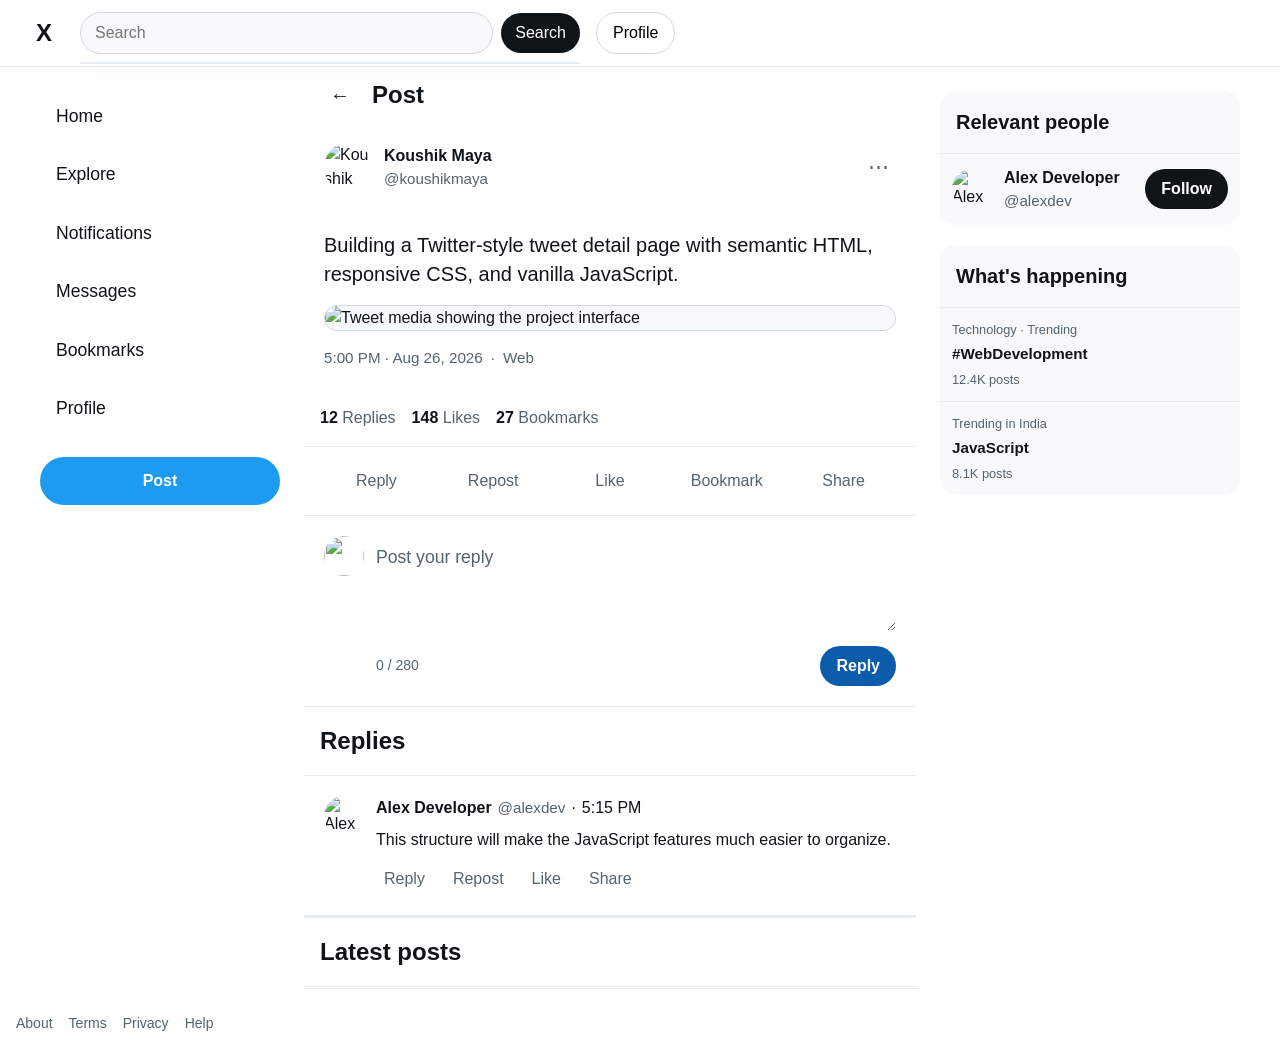
==== index.html @ c8857c5c "feat: implement debounced search" ====
<!DOCTYPE html>
<html lang="en">

<head>
    <meta charset="UTF-8">
    <meta name="viewport" content="width=device-width, initial-scale=1.0">

    <meta
        name="description"
        content="Twitter-style tweet detail page built with semantic HTML, responsive CSS, and vanilla JavaScript."
    >

    <title>Tweet Detail</title>

    <!-- CSS -->
    <link rel="stylesheet" href="css/base.css">
    <link rel="stylesheet" href="css/layout.css">
    <link rel="stylesheet" href="css/components.css">
    <link rel="stylesheet" href="css/responsive.css">
</head>

<body>

    <!-- ================================
         Site Header
         ================================ -->
    <header class="site-header">

        <nav class="top-nav" aria-label="Primary navigation">

            <a
                href="#"
                class="brand"
                aria-label="Home"
            >
                X
            </a>

            <form
                class="search-form"
                role="search"
                aria-label="Search posts"
            >

                <label
                    for="search-input"
                    class="sr-only"
                >
                    Search posts
                </label>

                <input
                    id="search-input"
                    name="search"
                    type="search"
                    placeholder="Search"
                    autocomplete="off"
                    spellcheck="false"
                >

                <button type="submit">
                    Search
                </button>

                <!-- Debounced search results -->
                <div
                    id="search-results"
                    class="search-results"
                    aria-live="polite"
                ></div>

            </form>

            <button
                type="button"
                class="profile-button"
                aria-label="Open profile menu"
            >
                Profile
            </button>

        </nav>

    </header>


    <!-- ================================
         Page Layout
         ================================ -->
    <div class="page-layout">


        <!-- ============================
             Left Sidebar
             ============================ -->
        <aside
            class="left-sidebar"
            aria-label="Sidebar navigation"
        >

            <nav
                class="sidebar-nav"
                aria-label="Sidebar"
            >

                <a href="#" class="nav-link">
                    Home
                </a>

                <a href="#" class="nav-link">
                    Explore
                </a>

                <a
                    href="#notifications"
                    class="nav-link"
                >
                    Notifications
                </a>

                <a href="#" class="nav-link">
                    Messages
                </a>

                <a href="#" class="nav-link">
                    Bookmarks
                </a>

                <a href="#" class="nav-link">
                    Profile
                </a>

            </nav>

            <button
                type="button"
                class="compose-button"
            >
                Post
            </button>

        </aside>


        <!-- ============================
             Main Content
             ============================ -->
        <main class="main-content">


            <!-- ========================
                 Tweet Detail
                 ======================== -->
            <section
                class="tweet-page"
                aria-labelledby="page-title"
            >

                <!-- Page Heading -->
                <header class="page-heading">

                    <a
                        href="#"
                        class="back-link"
                        aria-label="Go back"
                    >
                        ←
                    </a>

                    <h1 id="page-title">
                        Post
                    </h1>

                </header>


                <!-- ====================
                     Main Tweet
                     ==================== -->
                <article
                    class="tweet-detail"
                    data-post-id="1"
                    data-post-type="tweet"
                >

                    <!-- Tweet Header -->
                    <header class="tweet-header">

                        <div class="author-info">

                            <a
                                href="#"
                                class="author-avatar"
                                aria-label="Open Koushik Maya profile"
                            >
                                <img
                                    src="assets/images/profile-placeholder.png"
                                    alt="Koushik Maya profile picture"
                                >
                            </a>

                            <div class="author-details">

                                <a
                                    href="#"
                                    class="author-name"
                                >
                                    Koushik Maya
                                </a>

                                <span class="author-handle">
                                    @koushikmaya
                                </span>

                            </div>

                            <button
                                type="button"
                                class="tweet-menu-button"
                                aria-label="More options for this post"
                            >
                                ⋯
                            </button>

                        </div>

                    </header>


                    <!-- Tweet Body -->
                    <div class="tweet-body">

                        <p class="tweet-text">
                            Building a Twitter-style tweet detail page
                            with semantic HTML, responsive CSS,
                            and vanilla JavaScript.
                        </p>


                        <!-- Tweet Media -->
                        <figure class="tweet-media">

                            <img
                                class="lazy-image"
                                src="assets/images/image-placeholder.jpg"
                                data-src="assets/images/tweet-placeholder.jpg"
                                alt="Tweet media showing the project interface"
                            >

                        </figure>


                        <!-- Tweet Metadata -->
                        <footer class="tweet-meta">

                            <time
                                datetime="2026-08-26T17:00:00+05:30"
                            >
                                5:00 PM · Aug 26, 2026
                            </time>

                            <span aria-hidden="true">
                                ·
                            </span>

                            <span>
                                Web
                            </span>

                        </footer>

                    </div>


                    <!-- ====================
                         Tweet Statistics
                         ==================== -->
                    <div
                        class="tweet-stats"
                        aria-label="Post statistics"
                    >

                        <span class="stat-item">
                            <strong
                                id="reply-count"
                                class="reply-count"
                            >
                                12
                            </strong>
                            Replies
                        </span>

                        <span class="stat-item">
                            <strong
                                id="like-count"
                                class="like-count"
                                data-count="148"
                            >
                                148
                            </strong>
                            Likes
                        </span>

                        <span class="stat-item">
                            <strong
                                id="bookmark-count"
                                class="bookmark-count"
                            >
                                27
                            </strong>
                            Bookmarks
                        </span>

                    </div>


                    <!-- ====================
                         Tweet Actions
                         ==================== -->
                    <div
                        class="tweet-actions"
                        aria-label="Post actions"
                    >

                        <button
                            type="button"
                            class="action-button reply-button"
                            data-action="reply"
                            data-post-id="1"
                        >
                            Reply
                        </button>

                        <button
                            type="button"
                            class="action-button repost-button"
                            data-action="repost"
                            data-post-id="1"
                        >
                            Repost
                        </button>

                        <button
                            type="button"
                            class="action-button like-button"
                            data-action="like"
                            data-post-id="1"
                            aria-pressed="false"
                        >
                            Like
                        </button>

                        <button
                            type="button"
                            class="action-button bookmark-button"
                            data-action="bookmark"
                            data-post-id="1"
                            aria-pressed="false"
                        >
                            Bookmark
                        </button>

                        <button
                            type="button"
                            class="action-button share-button"
                            data-action="share"
                            data-post-id="1"
                        >
                            Share
                        </button>

                    </div>


                    <!-- ====================
                         Reply Composer
                         ==================== -->
                    <section
                        class="reply-composer"
                        aria-labelledby="reply-title"
                    >

                        <h2
                            id="reply-title"
                            class="sr-only"
                        >
                            Write a reply
                        </h2>

                        <div class="reply-composer-inner">

                            <div
                                class="composer-avatar"
                                aria-hidden="true"
                            >
                                <img
                                    src="assets/images/profile-placeholder.png"
                                    alt=""
                                >
                            </div>

                            <form class="reply-form">

                                <label
                                    for="reply-input"
                                    class="sr-only"
                                >
                                    Write your reply
                                </label>

                                <textarea
                                    id="reply-input"
                                    name="reply"
                                    rows="3"
                                    maxlength="280"
                                    placeholder="Post your reply"
                                    aria-describedby="character-count"
                                ></textarea>

                                <div class="composer-footer">

                                    <span
                                        id="character-count"
                                        class="character-count"
                                    >
                                        0 / 280
                                    </span>

                                    <button
                                        type="submit"
                                        class="reply-submit-button"
                                    >
                                        Reply
                                    </button>

                                </div>

                            </form>

                        </div>

                    </section>


                    <!-- ====================
                         Replies / Thread
                         ==================== -->
                    <section
                        class="replies-section"
                        aria-labelledby="replies-title"
                    >

                        <div class="section-heading">

                            <h2 id="replies-title">
                                Replies
                            </h2>

                        </div>

                        <div
                            id="replies-list"
                            class="replies-list"
                        >

                            <!-- Reply -->
                            <article
                                class="reply-item"
                                data-post-id="101"
                                data-post-type="comment"
                            >

                                <div class="reply-avatar">

                                    <img
                                        src="assets/images/profile-placeholder.png"
                                        alt="Alex Developer profile picture"
                                    >

                                </div>

                                <div class="reply-content">

                                    <header class="reply-header">

                                        <a
                                            href="#"
                                            class="author-name"
                                        >
                                            Alex Developer
                                        </a>

                                        <span class="author-handle">
                                            @alexdev
                                        </span>

                                        <span aria-hidden="true">
                                            ·
                                        </span>

                                        <time
                                            datetime="2026-08-26T17:15:00+05:30"
                                        >
                                            5:15 PM
                                        </time>

                                    </header>

                                    <p class="reply-text">
                                        This structure will make the
                                        JavaScript features much easier
                                        to organize.
                                    </p>

                                    <div
                                        class="reply-actions"
                                        aria-label="Reply actions"
                                    >

                                        <button
                                            type="button"
                                            data-action="reply"
                                        >
                                            Reply
                                        </button>

                                        <button
                                            type="button"
                                            data-action="repost"
                                        >
                                            Repost
                                        </button>

                                        <button
                                            type="button"
                                            data-action="like"
                                            aria-pressed="false"
                                        >
                                            Like
                                        </button>

                                        <button
                                            type="button"
                                            data-action="share"
                                        >
                                            Share
                                        </button>

                                    </div>

                                </div>

                            </article>

                        </div>

                    </section>

                </article>

            </section>


            <!-- ========================
                 Dynamic Feed
                 ======================== -->
            <section
                class="feed-section"
                aria-labelledby="feed-title"
            >

                <header class="section-heading">

                    <h2 id="feed-title">
                        Latest posts
                    </h2>

                </header>


                <!-- Feed cards are rendered by JavaScript -->
                <div
                    id="feed-list"
                    class="feed-list"
                    aria-live="polite"
                    aria-busy="false"
                ></div>


                <!-- ====================
                     Loading Skeleton
                     ==================== -->
                <div
                    id="feed-loading"
                    class="feed-loading"
                    hidden
                    aria-live="polite"
                    aria-label="Loading more posts"
                >

                    <article
                        class="feed-skeleton"
                        aria-hidden="true"
                    >

                        <div class="skeleton-avatar"></div>

                        <div class="skeleton-lines">

                            <span></span>
                            <span></span>
                            <span></span>

                        </div>

                    </article>

                </div>


                <!-- ====================
                     Error / Retry State
                     ==================== -->
                <div
                    id="feed-error"
                    class="feed-error"
                    role="alert"
                    hidden
                >

                    <p>
                        Unable to load more posts.
                    </p>

                    <button
                        type="button"
                        id="feed-retry"
                        class="retry-button"
                    >
                        Retry
                    </button>

                </div>


                <!-- ====================
                     IntersectionObserver Sentinel

                     root:
                     null means the browser viewport.

                     rootMargin:
                     loads the next page before the
                     sentinel is fully visible.

                     threshold:
                     0 means the observer fires when
                     any part of the sentinel enters
                     the observation area.
                     ==================== -->
                <div
                    id="feed-sentinel"
                    class="feed-sentinel"
                    aria-hidden="true"
                ></div>

            </section>

        </main>


        <!-- ============================
             Right Sidebar
             ============================ -->
        <aside
            class="right-sidebar"
            aria-label="Additional content"
        >

            <!-- Relevant People -->
            <section class="sidebar-card">

                <h2>
                    Relevant people
                </h2>

                <article class="person-card">

                    <img
                        src="assets/images/profile-placeholder.png"
                        alt="Alex Developer profile picture"
                    >

                    <div class="person-info">

                        <a
                            href="#"
                            class="author-name"
                        >
                            Alex Developer
                        </a>

                        <span class="author-handle">
                            @alexdev
                        </span>

                    </div>

                    <button
                        type="button"
                        class="follow-button"
                        data-action="follow"
                        data-user-id="alexdev"
                        aria-pressed="false"
                    >
                        Follow
                    </button>

                </article>

            </section>


            <!-- Trending -->
            <section class="sidebar-card">

                <h2>
                    What's happening
                </h2>

                <a
                    href="#"
                    class="trend-item"
                >

                    <span class="trend-category">
                        Technology · Trending
                    </span>

                    <strong>
                        #WebDevelopment
                    </strong>

                    <span class="trend-count">
                        12.4K posts
                    </span>

                </a>

                <a
                    href="#"
                    class="trend-item"
                >

                    <span class="trend-category">
                        Trending in India
                    </span>

                    <strong>
                        JavaScript
                    </strong>

                    <span class="trend-count">
                        8.1K posts
                    </span>

                </a>

            </section>

        </aside>

    </div>


    <!-- ================================
         Notification Toast Region
         ================================ -->
    <div
        id="notification-region"
        class="notification-region"
        aria-live="polite"
        aria-atomic="false"
    >

        <div
            id="notification-container"
            class="notification-container"
        ></div>

    </div>


    <!-- ================================
         Site Footer
         ================================ -->
    <footer class="site-footer">

        <nav aria-label="Footer navigation">

            <a href="#">
                About
            </a>

            <a href="#">
                Terms
            </a>

            <a href="#">
                Privacy
            </a>

            <a href="#">
                Help
            </a>

        </nav>

    </footer>


    <!-- ================================
         JavaScript Entry Point
         ================================ -->
   <script type="module" src="javascript/app.js"></script>

</body>

</html>
---- css/base.css ----
/* ========================================
   Global Base Styles
   ======================================== */

/* Global box sizing */
*,
*::before,
*::after {
    box-sizing: border-box;
}


/* ========================================
   Root Document
   ======================================== */

html {
    font-size: 16px;
    scroll-behavior: smooth;
}


/* ========================================
   Body Defaults
   ======================================== */

body {
    margin: 0;
    min-width: 320px;
    font-family: Arial, sans-serif;
    line-height: 1.5;
    background: #ffffff;
    color: #0f1419;
}


/* ========================================
   Typography
   ======================================== */

h1,
h2,
h3,
h4,
p {
    margin-top: 0;
}


/* ========================================
   Links
   ======================================== */

a {
    color: inherit;
    text-decoration: none;
}


/* ========================================
   Buttons and Form Controls
   ======================================== */

button,
input,
textarea {
    font: inherit;
}

button {
    cursor: pointer;
}

button:disabled {
    cursor: not-allowed;
}


/* ========================================
   Focus Accessibility
   ======================================== */

:focus-visible {
    outline: 2px solid #1d9bf0;
    outline-offset: 2px;
}


/* ========================================
   Images
   ======================================== */

img {
    display: block;
    max-width: 100%;
}


/* ========================================
   Shared Utilities
   ======================================== */

/* Accessible hidden text */
.sr-only {
    position: absolute;
    width: 1px;
    height: 1px;
    padding: 0;
    margin: -1px;
    overflow: hidden;
    clip: rect(0, 0, 0, 0);
    white-space: nowrap;
    border: 0;
}


/* Respect the HTML hidden attribute */
[hidden] {
    display: none !important;
}


/* Prevent long content from breaking layouts */
p,
span,
strong,
a,
button,
input,
textarea {
    overflow-wrap: anywhere;
}


/* Prevent form controls from forcing overflow */
input,
textarea {
    min-width: 0;
}


/* Improve keyboard navigation for interactive elements */
a,
button,
input,
textarea {
    -webkit-tap-highlight-color: transparent;
}
---- css/layout.css ----
/* ========================================
   Page Layout
   ======================================== */

.page-layout {
    width: 100%;
    min-height: 100vh;
    margin: 0 auto;
    display: block;
}


/* ========================================
   Header Layout
   ======================================== */

.site-header {
    position: sticky;
    top: 0;
    z-index: 100;
    width: 100%;
}

.top-nav {
    width: 100%;
    min-height: 64px;
    margin: 0 auto;
    display: flex;
    align-items: center;
    gap: 12px;
    padding: 12px 16px;
}


/* ========================================
   Left Sidebar
   ======================================== */

.left-sidebar {
    display: none;
}

.sidebar-nav {
    display: flex;
    flex-direction: column;
    gap: 8px;
}

.nav-link {
    display: block;
}

.compose-button {
    width: 100%;
}


/* ========================================
   Main Content
   ======================================== */

.main-content {
    width: 100%;
    min-width: 0;
}

.tweet-page,
.feed-section {
    width: 100%;
    max-width: 680px;
    margin: 0 auto;
}


/* ========================================
   Tweet Page Heading
   ======================================== */

.page-heading {
    min-height: 56px;
    display: flex;
    align-items: center;
    gap: 12px;
    padding: 0 16px;
}

.page-heading h1 {
    margin: 0;
}


/* ========================================
   Tweet Layout
   ======================================== */

.tweet-detail {
    width: 100%;
}

.tweet-header {
    width: 100%;
}

.author-info {
    display: flex;
    align-items: center;
    gap: 12px;
}

.author-details {
    min-width: 0;
    display: flex;
    flex-direction: column;
}

.tweet-menu-button {
    margin-left: auto;
}

.tweet-body {
    width: 100%;
    padding: 16px;
}

.tweet-media {
    width: 100%;
    overflow: hidden;
}

.tweet-media img {
    width: 100%;
    height: auto;
    object-fit: cover;
}

.tweet-meta {
    display: flex;
    align-items: center;
    flex-wrap: wrap;
    gap: 8px;
    margin-top: 16px;
}


/* ========================================
   Tweet Statistics
   ======================================== */

.tweet-stats {
    display: flex;
    flex-wrap: wrap;
    gap: 16px;
    padding: 16px;
}


/* ========================================
   Tweet Actions
   ======================================== */

.tweet-actions {
    display: flex;
    align-items: center;
    justify-content: space-between;
    gap: 4px;
    padding: 12px 16px;
}

.action-button {
    flex: 1;
    min-width: 0;
}


/* ========================================
   Reply Composer
   ======================================== */

.reply-composer {
    width: 100%;
    padding: 16px;
}

.reply-composer-inner {
    display: flex;
    align-items: flex-start;
    gap: 12px;
}

.reply-form {
    flex: 1;
    min-width: 0;
}

.reply-form textarea {
    width: 100%;
    resize: vertical;
}

.composer-footer {
    display: flex;
    align-items: center;
    justify-content: space-between;
    gap: 12px;
    margin-top: 8px;
}


/* ========================================
   Replies
   ======================================== */

.replies-section {
    width: 100%;
}

.section-heading {
    padding: 16px;
}

.section-heading h2 {
    margin: 0;
}

.replies-list {
    width: 100%;
}

.reply-item {
    display: flex;
    align-items: flex-start;
    gap: 12px;
    padding: 16px;
}

.reply-content {
    flex: 1;
    min-width: 0;
}

.reply-header {
    display: flex;
    align-items: center;
    flex-wrap: wrap;
    gap: 6px;
}

.reply-actions {
    display: flex;
    align-items: center;
    flex-wrap: wrap;
    gap: 12px;
    margin-top: 12px;
}


/* ========================================
   Feed
   ======================================== */

.feed-section {
    border-top: 1px solid #e6ecf0;
}

.feed-list {
    width: 100%;
}

.feed-card {
    width: 100%;
}

.feed-skeleton,
.feed-error {
    width: 100%;
    padding: 16px;
}

.feed-sentinel {
    width: 100%;
    height: 1px;
}


/* ========================================
   Feed Loading Skeleton
   ======================================== */

.feed-loading {
    width: 100%;
}


/* ========================================
   Feed Error / Retry
   ======================================== */

.feed-error {
    text-align: center;
}


/* ========================================
   Search Results
   ======================================== */

.search-form {
    position: relative;
}

.search-results {
    position: absolute;
    top: calc(100% + 8px);
    left: 0;
    right: 0;
    z-index: 200;
    overflow: hidden;
}


/* ========================================
   Notification Toast Region
   ======================================== */

.notification-region {
    position: fixed;
    right: 16px;
    bottom: 16px;
    left: 16px;
    z-index: 1000;
    pointer-events: none;
}

.notification-container {
    display: flex;
    flex-direction: column;
    align-items: stretch;
    gap: 8px;
}

.notification-toast {
    pointer-events: auto;
}


/* ========================================
   Right Sidebar
   ======================================== */

.right-sidebar {
    display: none;
}

.sidebar-card {
    width: 100%;
}

.person-card {
    display: flex;
    align-items: center;
    gap: 12px;
    padding: 12px;
}

.person-info {
    flex: 1;
    min-width: 0;
    display: flex;
    flex-direction: column;
}

.trend-item {
    display: flex;
    flex-direction: column;
    gap: 4px;
    padding: 12px;
}


/* ========================================
   Footer Layout
   ======================================== */

.site-footer {
    width: 100%;
    margin: 0 auto;
    padding: 24px 16px;
}

.site-footer nav {
    display: flex;
    flex-wrap: wrap;
    gap: 16px;
}
---- css/components.css ----
/* ========================================
   Header Components
   ======================================== */

.site-header {
    background: #ffffff;
    border-bottom: 1px solid #e6ecf0;
}

.brand {
    display: inline-flex;
    align-items: center;
    justify-content: center;
    flex-shrink: 0;
    width: 40px;
    height: 40px;
    border-radius: 50%;
    font-size: 1.5rem;
    font-weight: 700;
}

.brand:hover {
    background: #f1f3f4;
}

.search-form {
    display: flex;
    align-items: center;
    flex: 1;
    max-width: 500px;
}

.search-form input {
    flex: 1;
    min-height: 40px;
    padding: 8px 14px;
    border: 1px solid #cfd9de;
    border-radius: 999px;
    outline: none;
    background: #f7f9fa;
}

.search-form input:focus {
    border-color: #1d9bf0;
    background: #ffffff;
}

.search-form button {
    margin-left: 8px;
    padding: 8px 14px;
    border: 0;
    border-radius: 999px;
    background: #0f1419;
    color: #ffffff;
}

.profile-button {
    flex-shrink: 0;
    padding: 8px 16px;
    border: 1px solid #cfd9de;
    border-radius: 999px;
    background: #ffffff;
}


/* ========================================
   Search Results
   ======================================== */

.search-results {
    border: 1px solid #e6ecf0;
    border-radius: 16px;
    background: #ffffff;
    box-shadow: 0 8px 24px rgba(15, 20, 25, 0.12);
}

.search-result {
    display: block;
    padding: 12px 16px;
}

.search-result + .search-result {
    border-top: 1px solid #e6ecf0;
}

.search-result:hover {
    background: #f7f9fa;
}


/* ========================================
   Navigation Components
   ======================================== */

.nav-link {
    padding: 12px 16px;
    border-radius: 999px;
    font-size: 1.1rem;
    font-weight: 500;
}

.nav-link:hover {
    background: #f1f3f4;
}

.compose-button {
    min-height: 48px;
    border: 0;
    border-radius: 999px;
    background: #1d9bf0;
    color: #ffffff;
    font-weight: 700;
}

.compose-button:hover {
    background: #1a8cd8;
}


/* ========================================
   Page Heading
   ======================================== */

.back-link {
    display: inline-flex;
    align-items: center;
    justify-content: center;
    flex-shrink: 0;
    width: 40px;
    height: 40px;
    border-radius: 50%;
    font-size: 1.25rem;
}

.back-link:hover {
    background: #f1f3f4;
}


/* ========================================
   Tweet Components
   ======================================== */

.tweet-detail {
    border-bottom: 1px solid #e6ecf0;
}

.tweet-header {
    padding: 16px;
}

.author-avatar,
.composer-avatar,
.reply-avatar,
.person-card > img {
    flex-shrink: 0;
    overflow: hidden;
    border-radius: 50%;
}

.author-avatar {
    width: 48px;
    height: 48px;
}

.composer-avatar {
    width: 40px;
    height: 40px;
}

.reply-avatar {
    width: 40px;
    height: 40px;
}

.author-avatar img,
.composer-avatar img,
.reply-avatar img,
.person-card > img {
    width: 100%;
    height: 100%;
    object-fit: cover;
}

.author-name {
    font-weight: 700;
}

.author-name:hover {
    text-decoration: underline;
}

.author-handle,
.trend-category,
.trend-count,
.tweet-meta {
    color: #536471;
}

.author-handle {
    font-size: 0.95rem;
}

.tweet-menu-button {
    width: 36px;
    height: 36px;
    border: 0;
    border-radius: 50%;
    background: transparent;
    color: #536471;
    font-size: 1.3rem;
}

.tweet-menu-button:hover {
    background: #f1f3f4;
}

.tweet-text {
    margin: 0;
    font-size: 1.25rem;
    line-height: 1.45;
}

.tweet-media {
    margin: 16px 0 0;
    overflow: hidden;
    border: 1px solid #cfd9de;
    border-radius: 16px;
    background: #f7f9fa;
}

.tweet-media img {
    width: 100%;
    border-radius: inherit;
}

.tweet-meta {
    font-size: 0.95rem;
}


/* ========================================
   Tweet Statistics
   ======================================== */

.tweet-stats {
    border-bottom: 1px solid #e6ecf0;
}

.stat-item {
    color: #536471;
}

.stat-item strong {
    color: #0f1419;
}

.like-count {
    display: inline-block;
    min-width: 2ch;
}


/* ========================================
   Tweet Actions
   ======================================== */

.tweet-actions {
    border-bottom: 1px solid #e6ecf0;
}

.action-button {
    min-height: 40px;
    border: 0;
    border-radius: 999px;
    background: transparent;
    color: #536471;
}

.action-button:hover {
    background: #f1f3f4;
}

.like-button[aria-pressed="true"] {
    color: #f91880;
    font-weight: 700;
}

.bookmark-button[aria-pressed="true"] {
    font-weight: 700;
}


/* ========================================
   Reply Composer
   ======================================== */

.reply-composer {
    border-bottom: 1px solid #e6ecf0;
}

.reply-form textarea {
    min-height: 80px;
    padding: 8px 0;
    border: 0;
    outline: none;
    font-size: 1.1rem;
    line-height: 1.5;
}

.reply-form textarea::placeholder {
    color: #536471;
}

.character-count {
    color: #536471;
    font-size: 0.875rem;
}

.reply-submit-button {
    padding: 8px 16px;
    border: 0;
    border-radius: 999px;
    background: #0b5cab;
    color: #ffffff;
    font-weight: 700;
}

.reply-submit-button:hover {
    background: #1a8cd8;
}

.reply-submit-button:disabled {
    opacity: 0.5;
}


/* ========================================
   Replies
   ======================================== */

.section-heading {
    border-bottom: 1px solid #e6ecf0;
}

.reply-item {
    border-bottom: 1px solid #e6ecf0;
}

.reply-item:hover {
    background: #f7f9fa;
}

.reply-text {
    margin: 8px 0 0;
    line-height: 1.45;
}

.reply-actions button {
    min-height: 32px;
    padding: 4px 8px;
    border: 0;
    border-radius: 999px;
    background: transparent;
    color: #536471;
}

.reply-actions button:hover {
    background: #f1f3f4;
}


/* ========================================
   Feed
   ======================================== */

.feed-section {
    border-bottom: 1px solid #e6ecf0;
}

.feed-card {
    padding: 16px;
    border-bottom: 1px solid #e6ecf0;
}

.feed-card:hover {
    background: #f7f9fa;
}


/* ========================================
   Feed Loading Skeleton
   ======================================== */

.feed-skeleton {
    display: flex;
    gap: 12px;
}

.skeleton-avatar {
    width: 40px;
    height: 40px;
    flex-shrink: 0;
    border-radius: 50%;
    background: #e6ecf0;
}

.skeleton-lines {
    flex: 1;
    display: flex;
    flex-direction: column;
    gap: 8px;
}

.skeleton-lines span {
    display: block;
    height: 12px;
    border-radius: 6px;
    background: #e6ecf0;
}

.skeleton-lines span:nth-child(1) {
    width: 35%;
}

.skeleton-lines span:nth-child(2) {
    width: 90%;
}

.skeleton-lines span:nth-child(3) {
    width: 70%;
}


/* ========================================
   Feed Error / Retry
   ======================================== */

.feed-error {
    border-bottom: 1px solid #e6ecf0;
}

.feed-error p {
    margin-bottom: 12px;
    color: #536471;
}

.retry-button {
    padding: 8px 16px;
    border: 0;
    border-radius: 999px;
    background: #0f1419;
    color: #ffffff;
    font-weight: 700;
}

.retry-button:hover {
    background: #272c30;
}


/* ========================================
   Lazy Images
   ======================================== */

.lazy-image {
    background: #f7f9fa;
}

.lazy-image.is-loading {
    opacity: 0.6;
}

.lazy-image.is-loaded {
    opacity: 1;
}

.lazy-image.is-error {
    opacity: 0.45;
}


/* ========================================
   Infinite Scroll Sentinel
   ======================================== */

.feed-sentinel {
    background: transparent;
}


/* ========================================
   Right Sidebar Components
   ======================================== */

.sidebar-card {
    overflow: hidden;
    border-radius: 16px;
    background: #f7f9fa;
}

.sidebar-card h2 {
    margin: 0;
    padding: 16px;
    font-size: 1.25rem;
}

.person-card {
    border-top: 1px solid #e6ecf0;
}

.person-card > img {
    width: 40px;
    height: 40px;
}

.follow-button {
    padding: 8px 16px;
    border: 0;
    border-radius: 999px;
    background: #0f1419;
    color: #ffffff;
    font-weight: 700;
}

.follow-button:hover {
    background: #272c30;
}

.follow-button[aria-pressed="true"] {
    border: 1px solid #cfd9de;
    background: #ffffff;
    color: #0f1419;
}

.trend-item {
    border-top: 1px solid #e6ecf0;
}

.trend-item:hover {
    background: #eef1f3;
}

.trend-item strong {
    font-size: 0.95rem;
}

.trend-category,
.trend-count {
    font-size: 0.8rem;
}


/* ========================================
   Notification Toasts
   ======================================== */

.notification-toast {
    padding: 12px 16px;
    border: 1px solid #e6ecf0;
    border-radius: 12px;
    background: #0f1419;
    color: #ffffff;
    box-shadow: 0 8px 24px rgba(15, 20, 25, 0.18);
}

.notification-toast strong {
    display: block;
    margin-bottom: 2px;
}

.notification-toast p {
    margin: 0;
}


/* ========================================
   Footer Components
   ======================================== */

.site-footer {
    color: #536471;
}

.site-footer a {
    font-size: 0.875rem;
}

.site-footer a:hover {
    text-decoration: underline;
}
---- css/responsive.css ----
/* ========================================
   Tablet: 768px+
   ======================================== */

@media (min-width: 768px) {

    /* ====================================
       Header
       ==================================== */

    .top-nav {
        padding: 12px 24px;
        gap: 16px;
    }


    /* ====================================
       Page Layout
       ==================================== */

    .page-layout {
        width: min(100%, 960px);
        display: grid;
        grid-template-columns: 200px minmax(0, 1fr);
        gap: 20px;
    }


    /* ====================================
       Left Sidebar
       ==================================== */

    .left-sidebar {
        position: sticky;
        top: 64px;
        height: fit-content;
        display: flex;
        flex-direction: column;
        gap: 24px;
        padding: 20px 0;
    }


    /* ====================================
       Main Content
       ==================================== */

    .tweet-page,
    .feed-section {
        max-width: 650px;
    }


    /* ====================================
       Tweet
       ==================================== */

    .tweet-header {
        padding: 20px;
    }

    .tweet-body {
        padding: 20px;
    }

    .tweet-text {
        font-size: 1.2rem;
    }

    .tweet-actions {
        gap: 8px;
        padding: 12px 20px;
    }


    /* ====================================
       Reply Composer
       ==================================== */

    .reply-composer {
        padding: 20px;
    }


    /* ====================================
       Replies
       ==================================== */

    .reply-item {
        padding: 20px;
    }


    /* ====================================
       Right Sidebar
       ==================================== */

    .right-sidebar {
        display: none;
    }


    /* ====================================
       Notifications
       ==================================== */

    .notification-region {
        right: 24px;
        bottom: 24px;
        left: auto;
        width: 360px;
    }

}


/* ========================================
   Desktop: 1024px+
   ======================================== */

@media (min-width: 1024px) {

    /* ====================================
       Page Layout
       ==================================== */

    .page-layout {
        width: min(1200px, 100%);
        grid-template-columns: 240px minmax(0, 1fr) 300px;
        gap: 24px;
    }


    /* ====================================
       Main Content
       ==================================== */

    .tweet-page,
    .feed-section {
        max-width: 680px;
    }


    /* ====================================
       Tweet
       ==================================== */

    .tweet-header {
        padding: 20px;
    }

    .tweet-body {
        padding: 20px;
    }

    .tweet-text {
        font-size: 1.25rem;
    }


    /* ====================================
       Tweet Actions
       ==================================== */

    .tweet-actions {
        gap: 12px;
        padding: 12px 20px;
    }

    .action-button {
        min-width: 44px;
        min-height: 44px;
    }


    /* ====================================
       Replies
       ==================================== */

    .reply-actions {
        gap: 12px;
    }


    /* ====================================
       Right Sidebar
       ==================================== */

    .right-sidebar {
        position: sticky;
        top: 64px;
        height: fit-content;
        display: flex;
        flex-direction: column;
        gap: 20px;
        padding: 20px 0;
    }

}


/* ========================================
   Large Desktop: 1200px+
   ======================================== */

@media (min-width: 1200px) {

    .page-layout {
        width: 1200px;
        grid-template-columns: 240px minmax(600px, 680px) 300px;
        justify-content: center;
    }


    /* ====================================
       Sidebars
       ==================================== */

    .left-sidebar,
    .right-sidebar {
        padding-top: 24px;
    }


    /* ====================================
       Main Content
       ==================================== */

    .tweet-page,
    .feed-section {
        max-width: 680px;
    }

}


/* ========================================
   Reduced Motion Accessibility
   ======================================== */

@media (prefers-reduced-motion: reduce) {

    html {
        scroll-behavior: auto;
    }

}
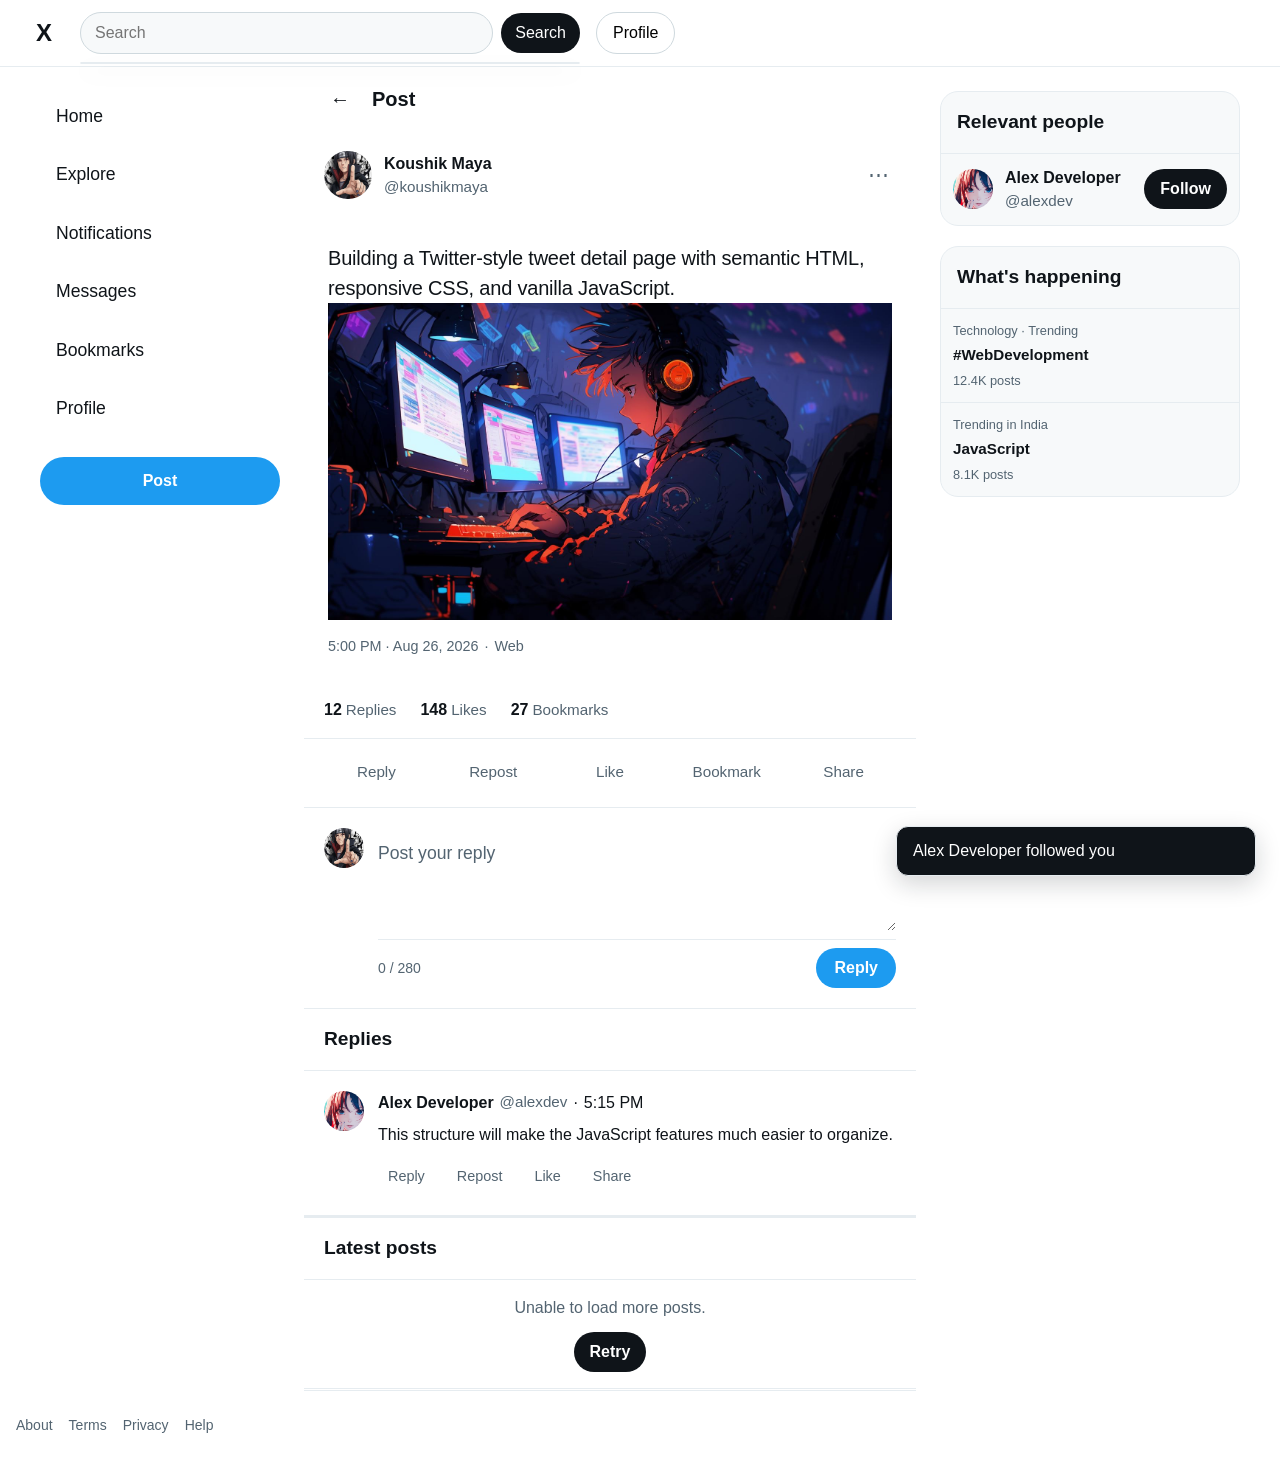
==== commit 513211f1: "chore: clean up temporary test code" ====
--- a/index.html
+++ b/index.html
@@ -22,7 +22,7 @@
 <body>
 
     <!-- ================================
-         Site Header
+         Site Header      
          ================================ -->
     <header class="site-header">
 
@@ -238,17 +238,12 @@
 
 
                         <!-- Tweet Media -->
-                        <figure class="tweet-media">
-
-                            <img
-                                class="lazy-image"
-                                src="assets/images/image-placeholder.jpg"
-                                data-src="assets/images/tweet-placeholder.jpg"
-                                alt="Tweet media showing the project interface"
-                            >
-
-                        </figure>
-
+                 <img
+    class="lazy-image"
+    src="assets/images/image-placeholder.png"
+    data-src="assets/images/tweet-placeholder.jpg"
+    alt="Tweet media showing the project interface"
+>
 
                         <!-- Tweet Metadata -->
                         <footer class="tweet-meta">
@@ -473,7 +468,7 @@
                                 <div class="reply-avatar">
 
                                     <img
-                                        src="assets/images/profile-placeholder.png"
+                                        src="assets/images/image-placeholder.png"
                                         alt="Alex Developer profile picture"
                                     >
 
@@ -687,7 +682,7 @@
                 <article class="person-card">
 
                     <img
-                        src="assets/images/profile-placeholder.png"
+                        src="assets/images/image-placeholder.png"
                         alt="Alex Developer profile picture"
                     >
 
--- a/css/base.css
+++ b/css/base.css
@@ -27,7 +27,14 @@
 body {
     margin: 0;
     min-width: 320px;
-    font-family: Arial, sans-serif;
+    font-family:
+        -apple-system,
+        BlinkMacSystemFont,
+        "Segoe UI",
+        Roboto,
+        Helvetica,
+        Arial,
+        sans-serif;
     line-height: 1.5;
     background: #ffffff;
     color: #0f1419;
--- a/css/layout.css
+++ b/css/layout.css
@@ -67,7 +67,7 @@
 .tweet-page,
 .feed-section {
     width: 100%;
-    max-width: 680px;
+    max-width: 720px;
     margin: 0 auto;
 }
 
@@ -77,7 +77,7 @@
    ======================================== */
 
 .page-heading {
-    min-height: 56px;
+    min-height: 64px;
     display: flex;
     align-items: center;
     gap: 12px;
@@ -86,6 +86,9 @@
 
 .page-heading h1 {
     margin: 0;
+    font-size: 1.25rem;
+    line-height: 1.25;
+    font-weight: 700;
 }
 
 
@@ -119,7 +122,7 @@
 
 .tweet-body {
     width: 100%;
-    padding: 16px;
+    padding: 20px;
 }
 
 .tweet-media {
@@ -162,8 +165,8 @@
     display: flex;
     align-items: center;
     justify-content: space-between;
-    gap: 4px;
-    padding: 12px 16px;
+    gap: 8px;
+    padding: 12px 20px;
 }
 
 .action-button {
@@ -178,7 +181,7 @@
 
 .reply-composer {
     width: 100%;
-    padding: 16px;
+    padding: 20px;
 }
 
 .reply-composer-inner {
--- a/css/components.css
+++ b/css/components.css
@@ -214,17 +214,18 @@
 .tweet-menu-button:hover {
     background: #f1f3f4;
 }
-
 .tweet-text {
+    max-width: 62ch;
     margin: 0;
     font-size: 1.25rem;
-    line-height: 1.45;
-}
-
+    line-height: 1.5;
+    letter-spacing: -0.01em;
+}
 .tweet-media {
     margin: 16px 0 0;
     overflow: hidden;
     border: 1px solid #cfd9de;
+    border: 1px solid #cfd9de;
     border-radius: 16px;
     background: #f7f9fa;
 }
@@ -235,31 +236,41 @@
 }
 
 .tweet-meta {
+    display: flex;
+    align-items: center;
+    flex-wrap: wrap;
+    gap: 6px;
+    margin-top: 16px;
+    color: #536471;
+    font-size: 0.9rem;
+}
+
+/* ========================================
+   Tweet Statistics
+   ======================================== */
+
+.tweet-stats {
+    display: flex;
+    flex-wrap: wrap;
+    align-items: center;
+    gap: 24px;
+    padding: 16px 20px;
+    border-bottom: 1px solid #e6ecf0;
+}
+
+.stat-item {
+    display: inline-flex;
+    align-items: baseline;
+    gap: 4px;
+    color: #536471;
     font-size: 0.95rem;
-}
-
-
-/* ========================================
-   Tweet Statistics
-   ======================================== */
-
-.tweet-stats {
-    border-bottom: 1px solid #e6ecf0;
-}
-
-.stat-item {
-    color: #536471;
 }
 
 .stat-item strong {
     color: #0f1419;
-}
-
-.like-count {
-    display: inline-block;
-    min-width: 2ch;
-}
-
+    font-size: 1rem;
+    font-weight: 700;
+}
 
 /* ========================================
    Tweet Actions
@@ -270,26 +281,42 @@
 }
 
 .action-button {
-    min-height: 40px;
+    display: inline-flex;
+    align-items: center;
+    justify-content: center;
+    min-height: 44px;
+    padding: 8px 14px;
     border: 0;
     border-radius: 999px;
     background: transparent;
     color: #536471;
+    font-size: 0.95rem;
+    font-weight: 500;
+    transition:
+        background-color 0.15s ease,
+        color 0.15s ease;
 }
 
 .action-button:hover {
     background: #f1f3f4;
+    color: #0f1419;
+}
+
+.action-button:active {
+    transform: scale(0.98);
 }
 
 .like-button[aria-pressed="true"] {
-    color: #f91880;
+    background: #fce7f3;
+    color: #e6005c;
     font-weight: 700;
 }
 
 .bookmark-button[aria-pressed="true"] {
-    font-weight: 700;
-}
-
+    background: #e8f5fd;
+    color: #0b84d8;
+    font-weight: 700;
+}
 
 /* ========================================
    Reply Composer
@@ -328,10 +355,83 @@
 
 .reply-submit-button:hover {
     background: #1a8cd8;
+}/* ========================================
+   Reply Composer
+   ======================================== */
+
+.reply-composer {
+    padding: 20px;
+    border-bottom: 1px solid #e6ecf0;
+}
+
+.reply-composer-inner {
+    display: flex;
+    align-items: flex-start;
+    gap: 14px;
+}
+
+.reply-form {
+    flex: 1;
+    min-width: 0;
+}
+
+.reply-form textarea {
+    display: block;
+    width: 100%;
+    min-height: 96px;
+    padding: 12px 0;
+    border: 0;
+    outline: none;
+    background: transparent;
+    font-size: 1.1rem;
+    line-height: 1.5;
+    color: #0f1419;
+    resize: vertical;
+}
+
+.reply-form textarea::placeholder {
+    color: #536471;
+}
+
+.reply-form textarea:focus {
+    outline: none;
+}
+
+.composer-footer {
+    display: flex;
+    align-items: center;
+    justify-content: space-between;
+    gap: 12px;
+    padding-top: 8px;
+    border-top: 1px solid #e6ecf0;
+}
+
+.character-count {
+    color: #536471;
+    font-size: 0.875rem;
+}
+
+.reply-submit-button {
+    min-height: 40px;
+    padding: 8px 18px;
+    border: 0;
+    border-radius: 999px;
+    background: #1d9bf0;
+    color: #ffffff;
+    font-weight: 700;
+}
+
+.reply-submit-button:hover {
+    background: #1a8cd8;
 }
 
 .reply-submit-button:disabled {
     opacity: 0.5;
+    cursor: not-allowed;
+}
+
+.reply-submit-button:disabled {
+    opacity: 0.5;
 }
 
 
@@ -339,11 +439,23 @@
    Replies
    ======================================== */
 
+
 .section-heading {
-    border-bottom: 1px solid #e6ecf0;
+    padding: 16px 20px;
+    border-bottom: 1px solid #e6ecf0;
+}
+
+.section-heading h2 {
+    margin: 0;
+    font-size: 1.2rem;
+    font-weight: 700;
 }
 
 .reply-item {
+    display: flex;
+    align-items: flex-start;
+    gap: 14px;
+    padding: 18px 20px;
     border-bottom: 1px solid #e6ecf0;
 }
 
@@ -351,22 +463,46 @@
     background: #f7f9fa;
 }
 
+.reply-content {
+    flex: 1;
+    min-width: 0;
+}
+
+.reply-header {
+    display: flex;
+    align-items: center;
+    flex-wrap: wrap;
+    gap: 6px;
+}
+
 .reply-text {
     margin: 8px 0 0;
-    line-height: 1.45;
+    color: #0f1419;
+    font-size: 1rem;
+    line-height: 1.5;
+}
+
+.reply-actions {
+    display: flex;
+    align-items: center;
+    flex-wrap: wrap;
+    gap: 8px;
+    margin-top: 12px;
 }
 
 .reply-actions button {
-    min-height: 32px;
-    padding: 4px 8px;
+    min-height: 36px;
+    padding: 6px 10px;
     border: 0;
     border-radius: 999px;
     background: transparent;
     color: #536471;
+    font-size: 0.9rem;
 }
 
 .reply-actions button:hover {
     background: #f1f3f4;
+    color: #0f1419;
 }
 
 
@@ -377,14 +513,39 @@
 .feed-section {
     border-bottom: 1px solid #e6ecf0;
 }
+/* ========================================
+   Feed Cards
+   ======================================== */
 
 .feed-card {
-    padding: 16px;
-    border-bottom: 1px solid #e6ecf0;
+    width: 100%;
+    padding: 18px 20px;
+    border-bottom: 1px solid #e6ecf0;
+    background: #ffffff;
+    transition: background-color 0.15s ease;
 }
 
 .feed-card:hover {
     background: #f7f9fa;
+}
+
+.feed-card h3 {
+    margin: 0 0 8px;
+    color: #0f1419;
+    font-size: 1rem;
+    line-height: 1.3;
+    font-weight: 700;
+}
+
+.feed-card p {
+    margin: 0 0 8px;
+    color: #0f1419;
+    font-size: 1rem;
+    line-height: 1.5;
+}
+
+.feed-card p:last-child {
+    margin-bottom: 0;
 }
 
 
@@ -495,18 +656,25 @@
 
 .sidebar-card {
     overflow: hidden;
-    border-radius: 16px;
+    border: 1px solid #e6ecf0;
+    border-radius: 18px;
     background: #f7f9fa;
 }
 
 .sidebar-card h2 {
     margin: 0;
-    padding: 16px;
-    font-size: 1.25rem;
+    padding: 18px 16px;
+    font-size: 1.2rem;
+    line-height: 1.3;
 }
 
 .person-card {
+    min-height: 64px;
     border-top: 1px solid #e6ecf0;
+    transition: background-color 0.15s ease;
+}
+.person-card:hover {
+    background: #eef1f3;
 }
 
 .person-card > img {
--- a/css/responsive.css
+++ b/css/responsive.css
@@ -137,7 +137,7 @@
 
     .tweet-page,
     .feed-section {
-        max-width: 680px;
+        max-width: 720px;
     }
 
 
@@ -150,7 +150,7 @@
     }
 
     .tweet-body {
-        padding: 20px;
+        padding: 24px;
     }
 
     .tweet-text {
@@ -228,7 +228,7 @@
 
     .tweet-page,
     .feed-section {
-        max-width: 680px;
+        max-width: 720px;
     }
 
 }
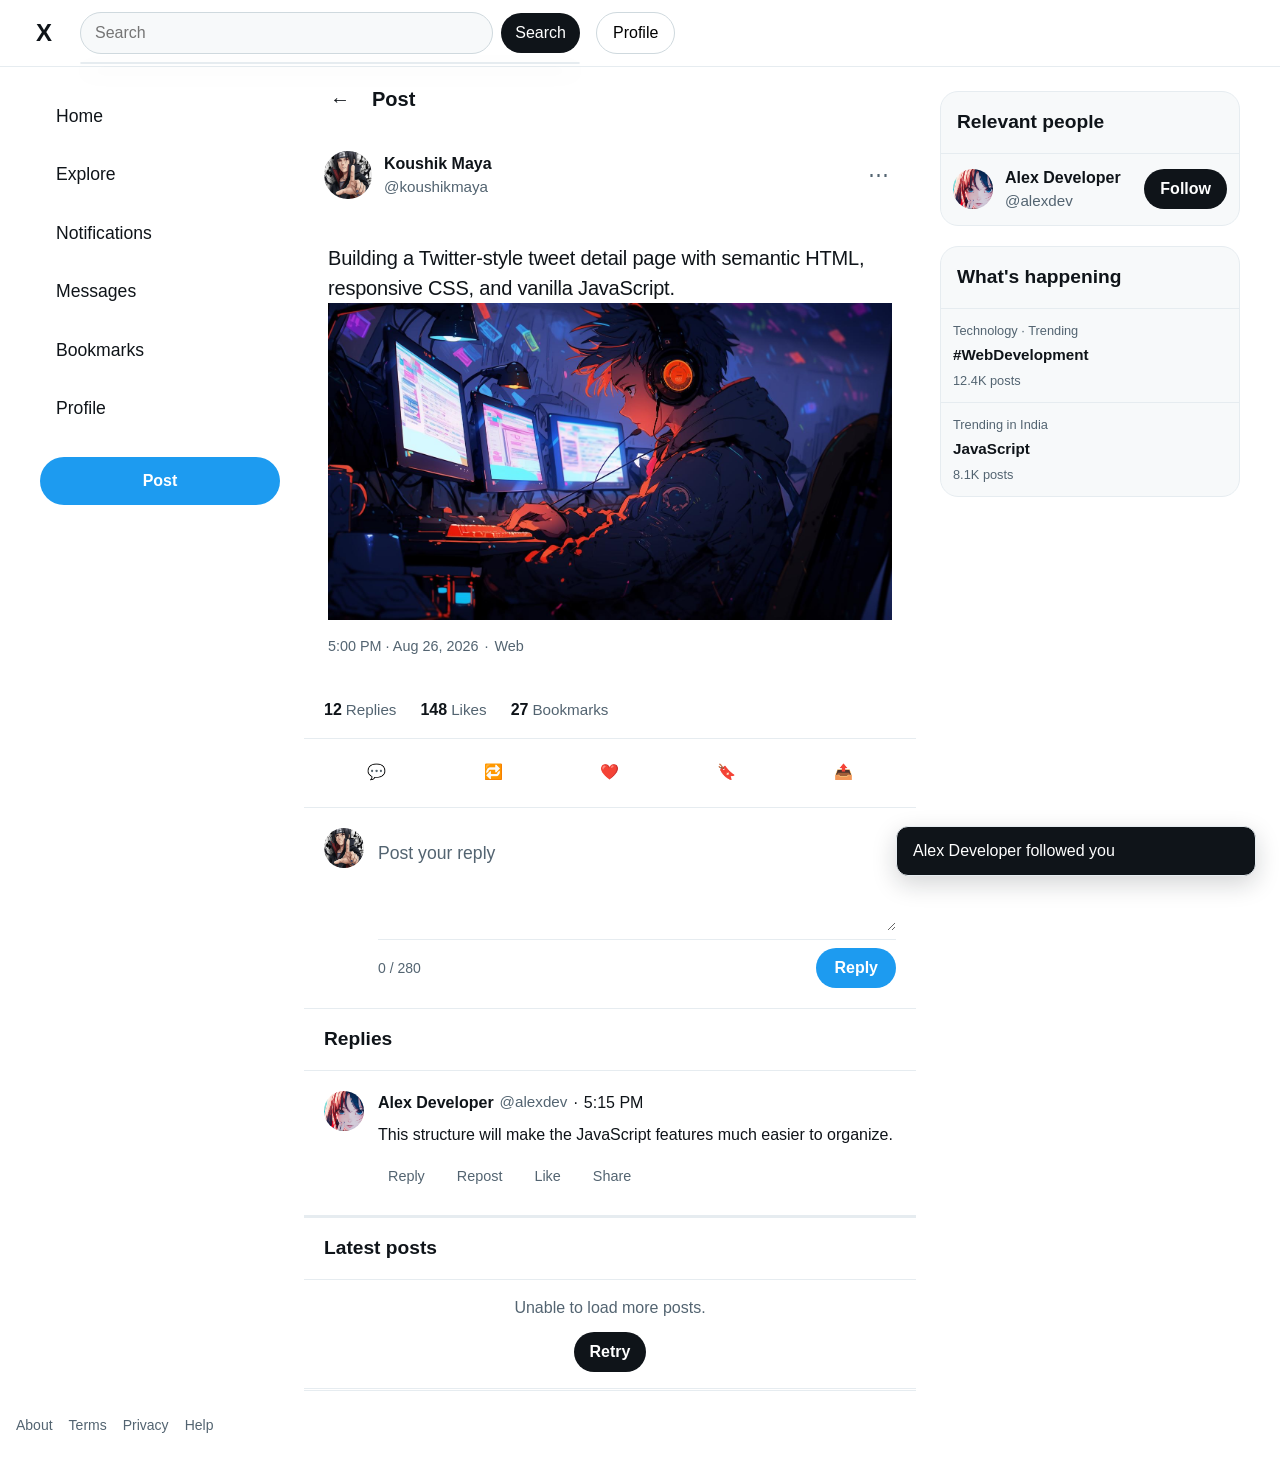
==== commit ab35a52f: "Replace button text with emoji for actions" ====
--- a/index.html
+++ b/index.html
@@ -318,51 +318,56 @@
                     >
 
                         <button
-                            type="button"
-                            class="action-button reply-button"
-                            data-action="reply"
-                            data-post-id="1"
-                        >
-                            Reply
-                        </button>
-
-                        <button
-                            type="button"
-                            class="action-button repost-button"
-                            data-action="repost"
-                            data-post-id="1"
-                        >
-                            Repost
-                        </button>
-
-                        <button
-                            type="button"
-                            class="action-button like-button"
-                            data-action="like"
-                            data-post-id="1"
-                            aria-pressed="false"
-                        >
-                            Like
-                        </button>
-
-                        <button
-                            type="button"
-                            class="action-button bookmark-button"
-                            data-action="bookmark"
-                            data-post-id="1"
-                            aria-pressed="false"
-                        >
-                            Bookmark
-                        </button>
-
-                        <button
-                            type="button"
-                            class="action-button share-button"
-                            data-action="share"
-                            data-post-id="1"
-                        >
-                            Share
-                        </button>
+    type="button"
+    class="action-button reply-button"
+    data-action="reply"
+    data-post-id="1"
+    aria-label="Reply"
+>
+    💬
+</button>
+
+<button
+    type="button"
+    class="action-button repost-button"
+    data-action="repost"
+    data-post-id="1"
+    aria-label="Repost"
+>
+    🔁
+</button>
+
+<button
+    type="button"
+    class="action-button like-button"
+    data-action="like"
+    data-post-id="1"
+    aria-pressed="false"
+    aria-label="Like"
+>
+    ❤️
+</button>
+
+<button
+    type="button"
+    class="action-button bookmark-button"
+    data-action="bookmark"
+    data-post-id="1"
+    aria-pressed="false"
+    aria-label="Bookmark"
+>
+    🔖
+</button>
+
+<button
+    type="button"
+    class="action-button share-button"
+    data-action="share"
+    data-post-id="1"
+    aria-label="Share"
+>
+    📤
+</button>
 
                     </div>
 
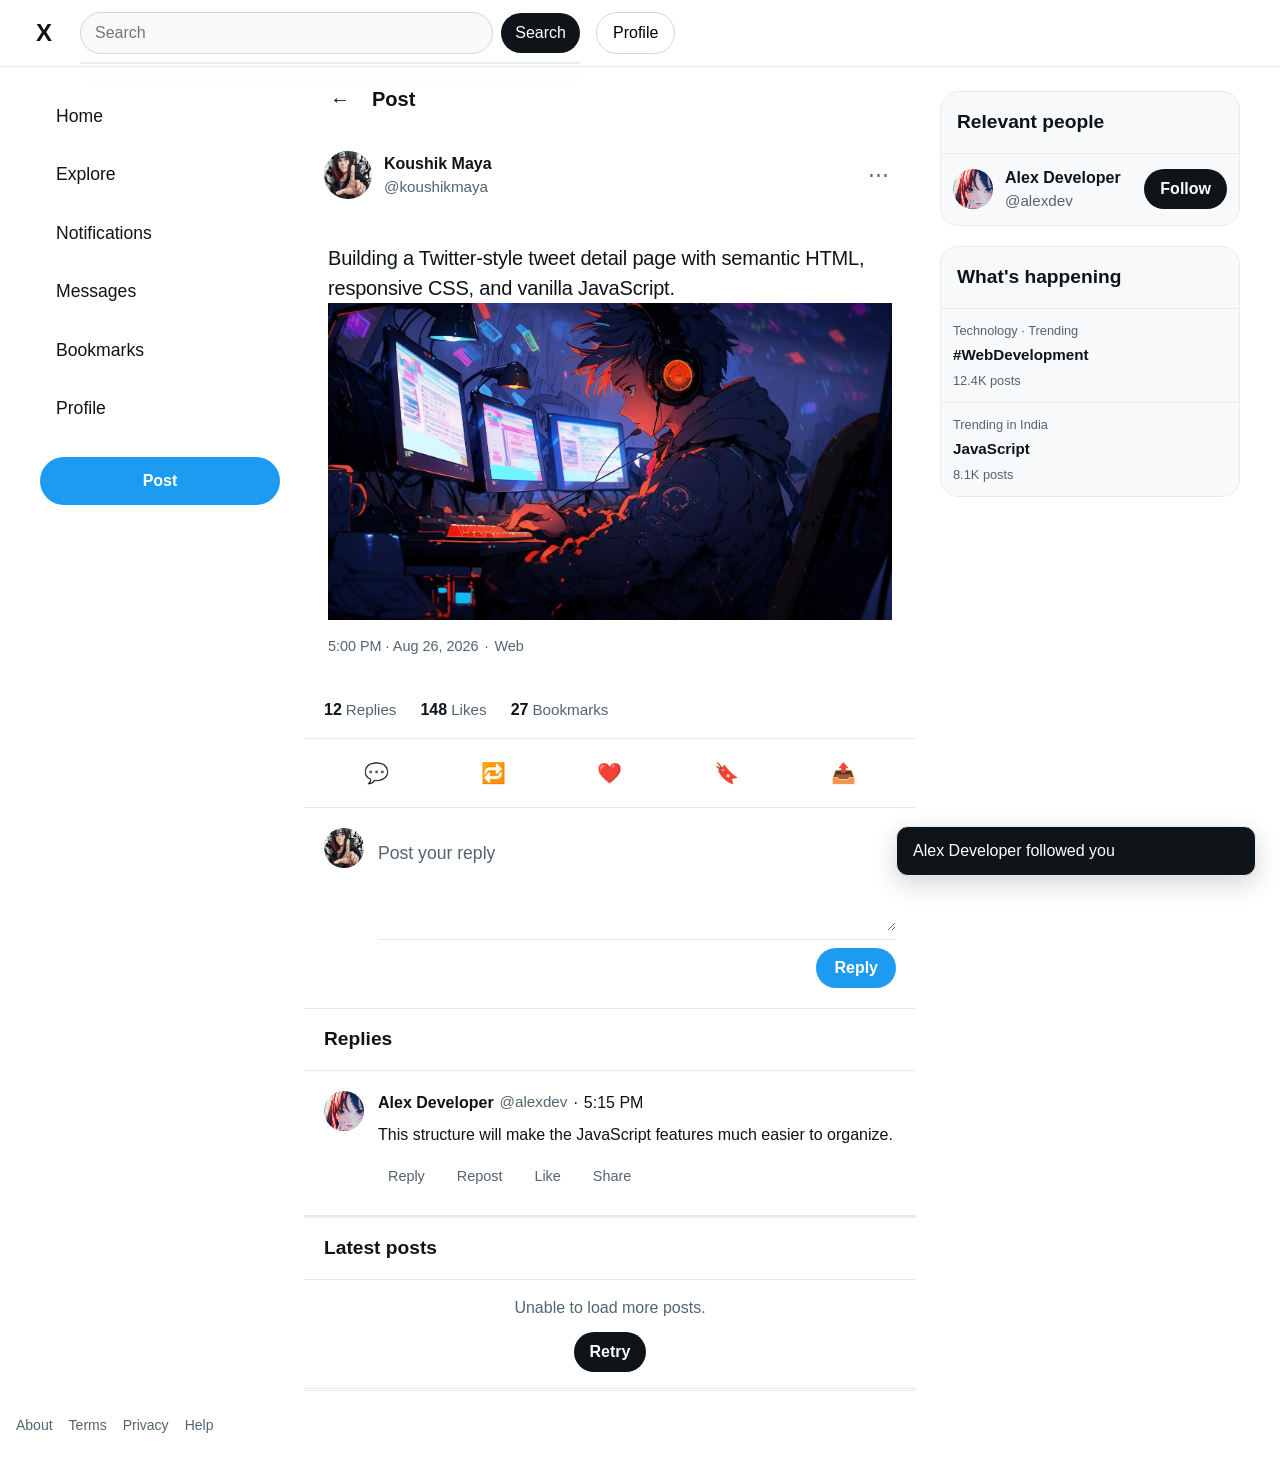
==== commit a357df97: "Fix character count display in index.html" ====
--- a/index.html
+++ b/index.html
@@ -423,7 +423,7 @@
                                         id="character-count"
                                         class="character-count"
                                     >
-                                        0 / 280
+                                      
                                     </span>
 
                                     <button
--- a/css/components.css
+++ b/css/components.css
@@ -284,19 +284,18 @@
     display: inline-flex;
     align-items: center;
     justify-content: center;
-    min-height: 44px;
-    padding: 8px 14px;
+    width: 48px;
+    height: 44px;
+    padding: 0;
     border: 0;
     border-radius: 999px;
     background: transparent;
-    color: #536471;
-    font-size: 0.95rem;
-    font-weight: 500;
+    font-size: 1.25rem;
+    cursor: pointer;
     transition:
         background-color 0.15s ease,
-        color 0.15s ease;
-}
-
+        transform 0.15s ease;
+}
 .action-button:hover {
     background: #f1f3f4;
     color: #0f1419;
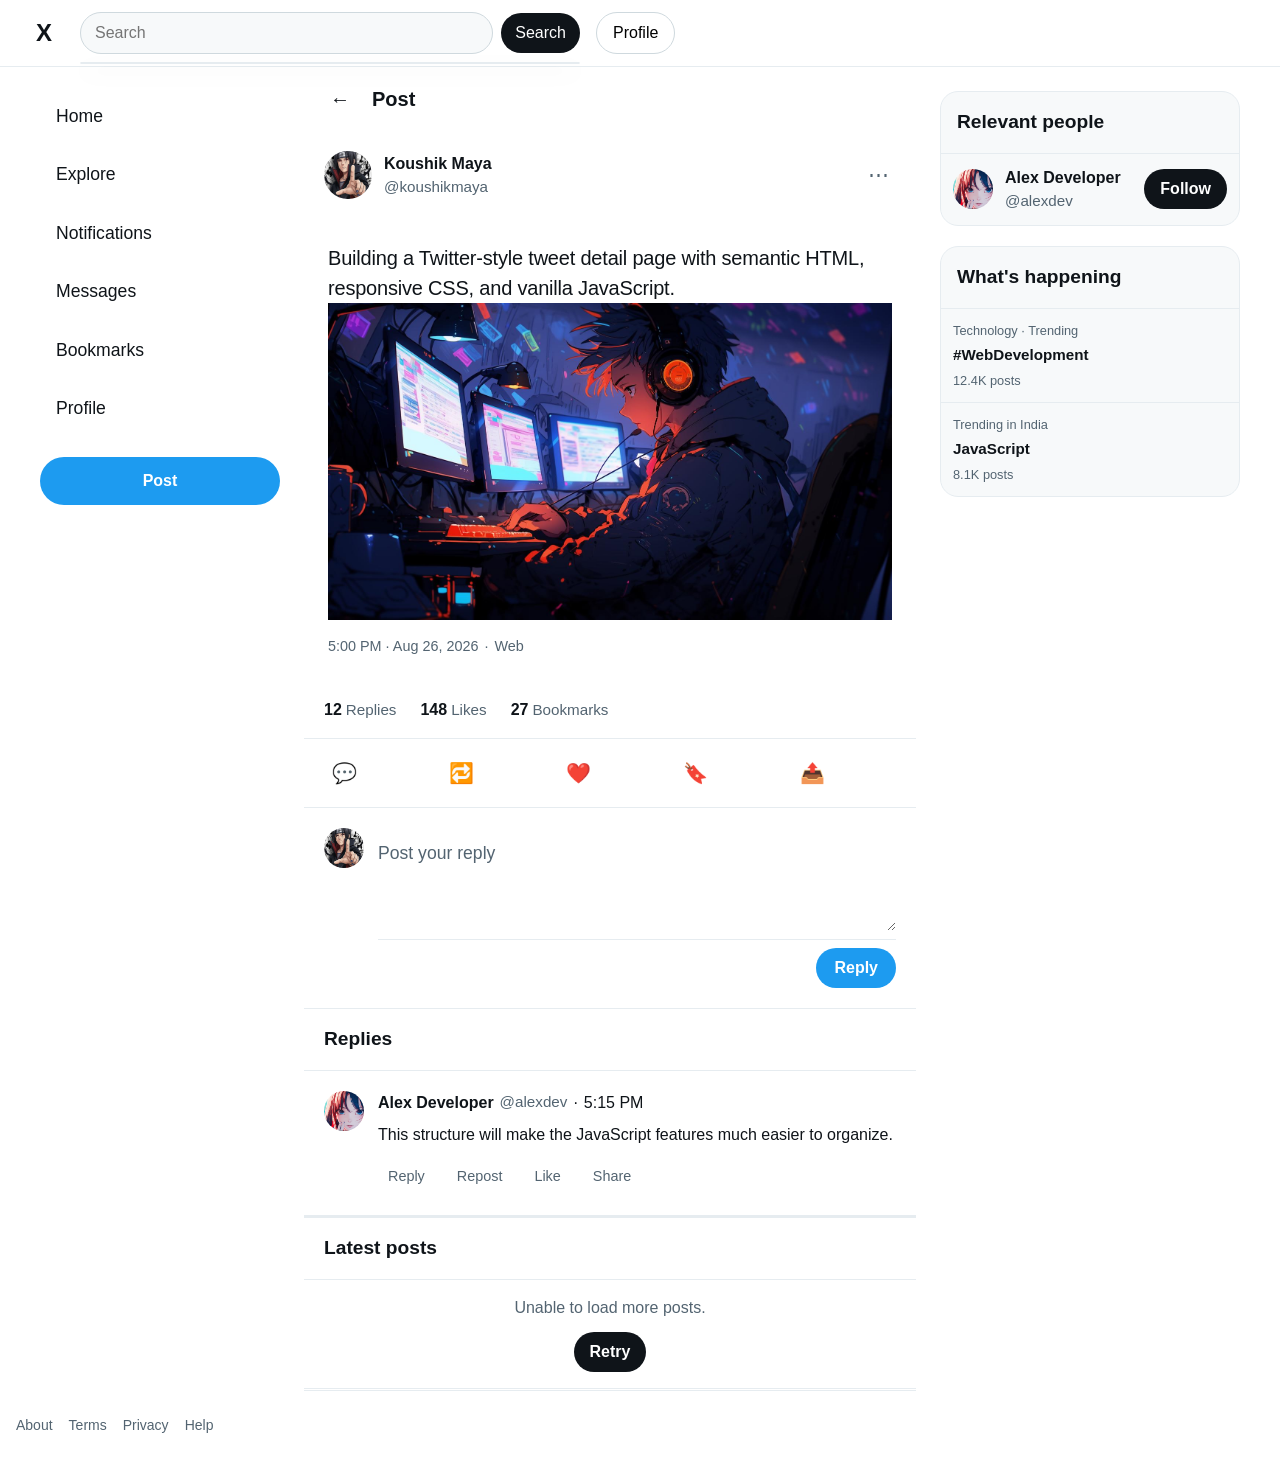
==== commit 522d791b: "Update index.html" ====
--- a/index.html
+++ b/index.html
@@ -36,11 +36,12 @@
                 X
             </a>
 
-            <form
-                class="search-form"
-                role="search"
-                aria-label="Search posts"
-            >
+       <form
+    id="search-form"
+    class="search-form"
+    role="search"
+    aria-label="Search posts"
+>
 
                 <label
                     for="search-input"
--- a/css/layout.css
+++ b/css/layout.css
@@ -162,18 +162,48 @@
    ======================================== */
 
 .tweet-actions {
-    display: flex;
-    align-items: center;
-    justify-content: space-between;
-    gap: 8px;
-    padding: 12px 20px;
+    display: grid;
+    grid-template-columns: repeat(5, minmax(0, 1fr));
+    align-items: center;
+    gap: 4px;
+    padding: 12px 16px;
 }
 
 .action-button {
-    flex: 1;
-    min-width: 0;
-}
-
+    display: inline-flex;
+    align-items: center;
+    justify-content: center;
+
+    width: 100%;
+    min-width: 0;
+    min-height: 44px;
+
+    padding: 8px 10px;
+
+    border: 0;
+    border-radius: 999px;
+    background: transparent;
+
+    color: #536471;
+    font-size: 0.95rem;
+    font-weight: 500;
+
+    white-space: nowrap;
+}
+
+.action-button:hover {
+    background: #f1f3f4;
+    color: #0f1419;
+}
+
+.action-button:active {
+    transform: scale(0.97);
+}
+
+.action-button:focus-visible {
+    outline: 2px solid #1d9bf0;
+    outline-offset: 2px;
+}
 
 /* ========================================
    Reply Composer
--- a/css/responsive.css
+++ b/css/responsive.css
@@ -67,11 +67,11 @@
         font-size: 1.2rem;
     }
 
-    .tweet-actions {
-        gap: 8px;
-        padding: 12px 20px;
-    }
-
+  .tweet-actions {
+    grid-template-columns: repeat(5, minmax(0, 1fr));
+    gap: 4px;
+    padding: 12px 16px;
+}
 
     /* ====================================
        Reply Composer
@@ -162,16 +162,16 @@
        Tweet Actions
        ==================================== */
 
-    .tweet-actions {
-        gap: 12px;
-        padding: 12px 20px;
-    }
-
-    .action-button {
-        min-width: 44px;
-        min-height: 44px;
-    }
-
+.tweet-actions {
+    grid-template-columns: repeat(5, minmax(0, 1fr));
+    gap: 6px;
+    padding: 12px 16px;
+}
+
+.action-button {
+    min-width: 44px;
+    min-height: 44px;
+}
 
     /* ====================================
        Replies
@@ -233,7 +233,25 @@
 
 }
 
-
+/* ========================================
+   Mobile Tweet Actions
+   ======================================== */
+
+@media (max-width: 767px) {
+
+    .tweet-actions {
+        grid-template-columns: repeat(5, minmax(0, 1fr));
+        gap: 2px;
+        padding: 10px 8px;
+    }
+
+    .action-button {
+        min-height: 44px;
+        padding: 8px 4px;
+        font-size: 0.875rem;
+        white-space: nowrap;
+    }
+}
 /* ========================================
    Reduced Motion Accessibility
    ======================================== */
@@ -243,5 +261,4 @@
     html {
         scroll-behavior: auto;
     }
-
 }
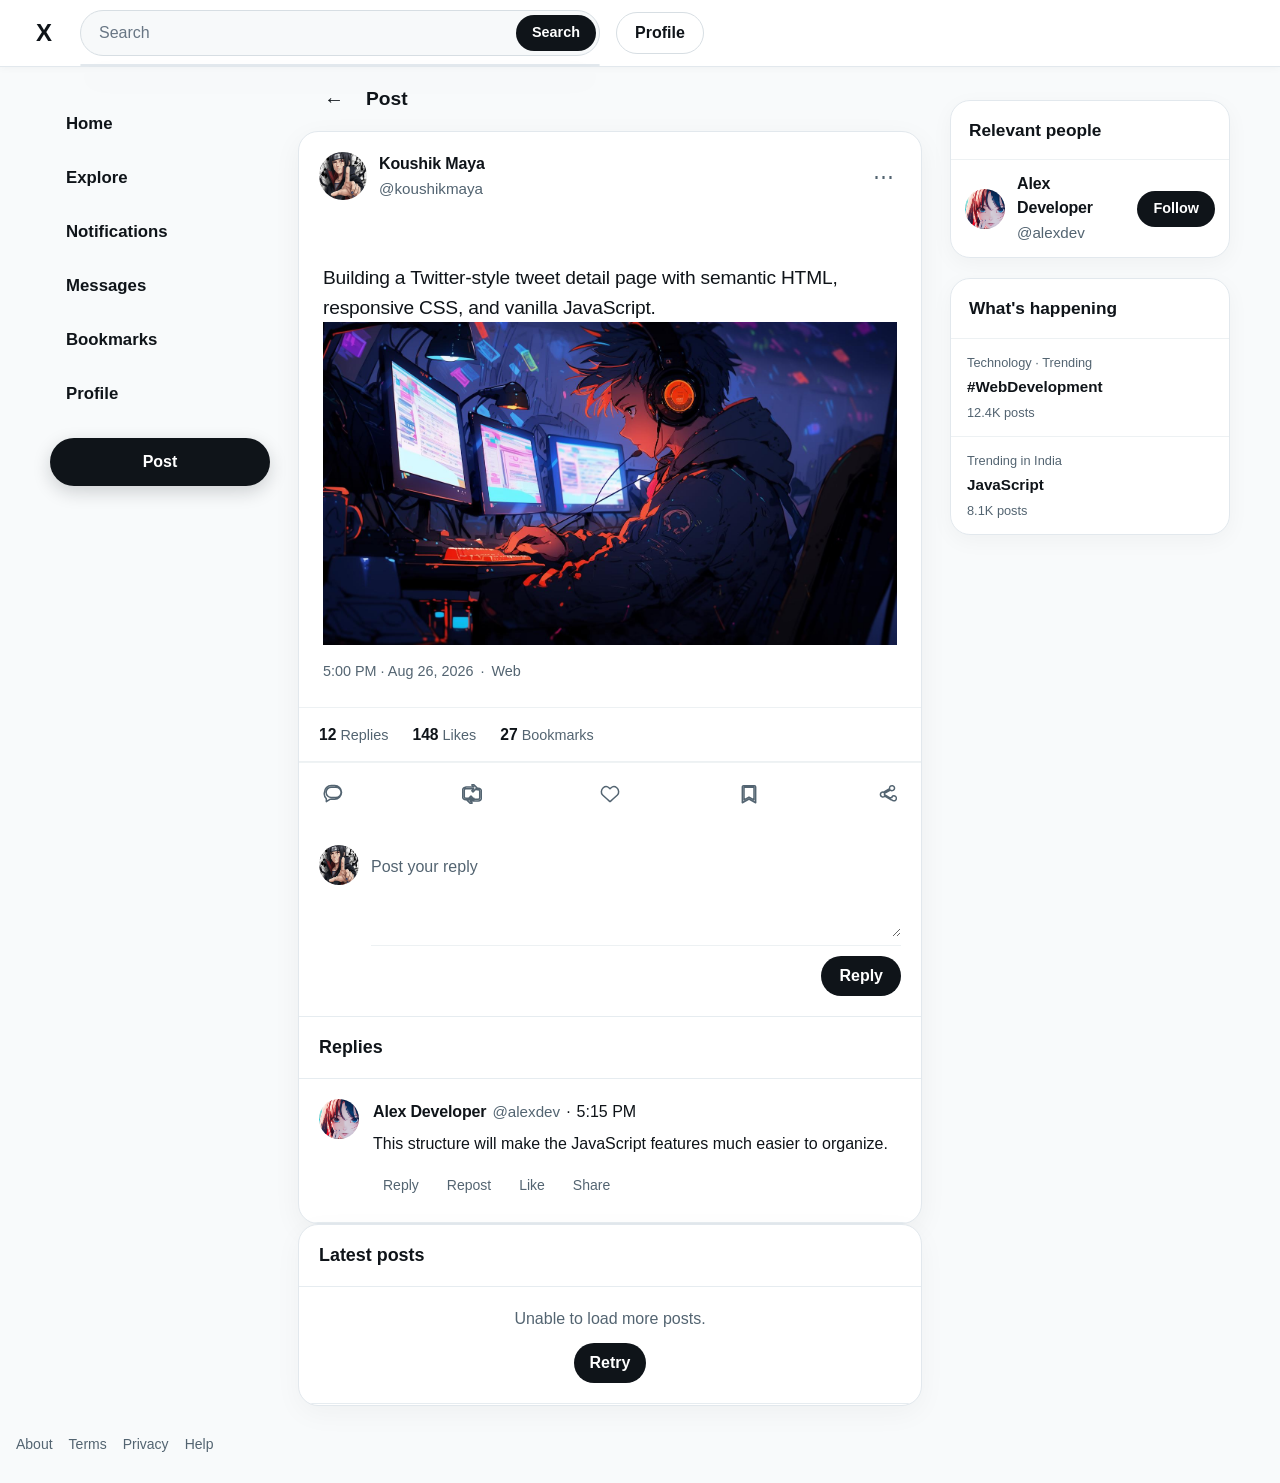
==== commit ad3bf734: "feat: finalize twitter frontend" ====
--- a/index.html
+++ b/index.html
@@ -313,64 +313,108 @@
                     <!-- ====================
                          Tweet Actions
                          ==================== -->
-                    <div
-                        class="tweet-actions"
-                        aria-label="Post actions"
-                    >
-
-                        <button
-    type="button"
-    class="action-button reply-button"
-    data-action="reply"
-    data-post-id="1"
-    aria-label="Reply"
+                  <div
+    class="tweet-actions"
+    aria-label="Post actions"
 >
-    💬
-</button>
-
-<button
-    type="button"
-    class="action-button repost-button"
-    data-action="repost"
-    data-post-id="1"
-    aria-label="Repost"
->
-    🔁
-</button>
-
-<button
-    type="button"
-    class="action-button like-button"
-    data-action="like"
-    data-post-id="1"
-    aria-pressed="false"
-    aria-label="Like"
->
-    ❤️
-</button>
-
-<button
-    type="button"
-    class="action-button bookmark-button"
-    data-action="bookmark"
-    data-post-id="1"
-    aria-pressed="false"
-    aria-label="Bookmark"
->
-    🔖
-</button>
-
-<button
-    type="button"
-    class="action-button share-button"
-    data-action="share"
-    data-post-id="1"
-    aria-label="Share"
->
-    📤
-</button>
-
-                    </div>
+
+    <!-- Reply -->
+    <button
+        type="button"
+        class="action-button reply-button"
+        data-action="reply"
+        data-post-id="1"
+        aria-label="Reply"
+    >
+        <svg
+            viewBox="0 0 24 24"
+            aria-hidden="true"
+        >
+            <path
+                d="M1.751 10c0-4.556 3.69-8.25 8.25-8.25h4c4.556 0 8.25 3.694 8.25 8.25s-3.694 8.25-8.25 8.25H8.75L4 21.25v-3.5A8.23 8.23 0 0 1 1.751 10Zm8.25-6.25a6.25 6.25 0 1 0 0 12.5h5.5c3.452 0 6.25-2.798 6.25-6.25S18.953 3.75 15.5 3.75h-5.5Z"
+            />
+        </svg>
+    </button>
+
+
+    <!-- Repost -->
+    <button
+        type="button"
+        class="action-button repost-button"
+        data-action="repost"
+        data-post-id="1"
+        aria-label="Repost"
+    >
+        <svg
+            viewBox="0 0 24 24"
+            aria-hidden="true"
+        >
+            <path
+                d="M4.5 3.75A3.75 3.75 0 0 0 .75 7.5v7.75A3.75 3.75 0 0 0 4.5 19h9.75v-2H4.5a1.75 1.75 0 0 1-1.75-1.75V7.5A1.75 1.75 0 0 1 4.5 5.75h9.586l-2.293 2.293 1.414 1.414L18 4.664 13.207-.129l-1.414 1.414 2.293 2.293H4.5Zm15 1.25h-1.75v2h1.75a1.75 1.75 0 0 1 1.75 1.75v7.75a1.75 1.75 0 0 1-1.75 1.75h-9.586l2.293-2.293-1.414-1.414L6 19.336l4.793 4.793 1.414-1.414-2.293-2.293H19.5a3.75 3.75 0 0 0 3.75-3.75V8.75A3.75 3.75 0 0 0 19.5 5Z"
+            />
+        </svg>
+    </button>
+
+
+    <!-- Like -->
+    <button
+        type="button"
+        class="action-button like-button"
+        data-action="like"
+        data-post-id="1"
+        aria-pressed="false"
+        aria-label="Like"
+    >
+        <svg
+            viewBox="0 0 24 24"
+            aria-hidden="true"
+        >
+            <path
+                d="M20.884 13.19c-1.14 1.12-5.84 5.36-8.06 7.36a1.18 1.18 0 0 1-1.62 0c-2.22-2-6.92-6.24-8.06-7.36C.93 11.02 1.13 6.88 3.85 4.52a5.43 5.43 0 0 1 7.15.26l1 1 1-1a5.43 5.43 0 0 1 7.15-.26c2.72 2.36 2.92 6.5.73 8.67z"
+            />
+        </svg>
+    </button>
+
+
+    <!-- Bookmark -->
+    <button
+        type="button"
+        class="action-button bookmark-button"
+        data-action="bookmark"
+        data-post-id="1"
+        aria-pressed="false"
+        aria-label="Bookmark"
+    >
+        <svg
+            viewBox="0 0 24 24"
+            aria-hidden="true"
+        >
+            <path
+                d="M4 3.5C4 2.67 4.67 2 5.5 2h13c.83 0 1.5.67 1.5 1.5v19l-8-4.5-8 4.5v-19ZM6 4v15.09l6-3.375 6 3.375V4H6Z"
+            />
+        </svg>
+    </button>
+
+
+    <!-- Share -->
+    <button
+        type="button"
+        class="action-button share-button"
+        data-action="share"
+        data-post-id="1"
+        aria-label="Share"
+    >
+        <svg
+            viewBox="0 0 24 24"
+            aria-hidden="true"
+        >
+            <path
+                d="M18 16.08c-.76 0-1.44.3-1.96.77L8.91 12.7c.05-.23.09-.46.09-.7s-.04-.47-.09-.7l7.05-4.11A3 3 0 1 0 15 5c0 .24.04.47.09.7L8.04 9.81A3 3 0 1 0 9 15c0-.24-.04-.47-.09-.7l7.12 4.16c.52.46 1.2.74 1.97.74a3 3 0 1 0 0-3.92Z"
+            />
+        </svg>
+    </button>
+
+</div>
 
 
                     <!-- ====================
--- a/css/base.css
+++ b/css/base.css
@@ -2,7 +2,6 @@
    Global Base Styles
    ======================================== */
 
-/* Global box sizing */
 *,
 *::before,
 *::after {
@@ -27,6 +26,7 @@
 body {
     margin: 0;
     min-width: 320px;
+
     font-family:
         -apple-system,
         BlinkMacSystemFont,
@@ -35,9 +35,14 @@
         Helvetica,
         Arial,
         sans-serif;
+
     line-height: 1.5;
-    background: #ffffff;
+
+    background: #f8fafb;
     color: #0f1419;
+
+    -webkit-font-smoothing: antialiased;
+    text-rendering: optimizeLegibility;
 }
 
 
@@ -89,7 +94,7 @@
 
 :focus-visible {
     outline: 2px solid #1d9bf0;
-    outline-offset: 2px;
+    outline-offset: 3px;
 }
 
 
@@ -107,7 +112,6 @@
    Shared Utilities
    ======================================== */
 
-/* Accessible hidden text */
 .sr-only {
     position: absolute;
     width: 1px;
@@ -121,13 +125,15 @@
 }
 
 
-/* Respect the HTML hidden attribute */
 [hidden] {
     display: none !important;
 }
 
 
-/* Prevent long content from breaking layouts */
+/* ========================================
+   Prevent Content Overflow
+   ======================================== */
+
 p,
 span,
 strong,
@@ -138,18 +144,29 @@
     overflow-wrap: anywhere;
 }
 
-
-/* Prevent form controls from forcing overflow */
 input,
 textarea {
     min-width: 0;
 }
 
 
-/* Improve keyboard navigation for interactive elements */
+/* ========================================
+   Touch / Interaction
+   ======================================== */
+
 a,
 button,
 input,
 textarea {
     -webkit-tap-highlight-color: transparent;
-}+}
+
+
+/* ========================================
+   Selection
+   ======================================== */
+
+::selection {
+    background: #cfe9fb;
+    color: #0f1419;
+}
--- a/css/layout.css
+++ b/css/layout.css
@@ -5,7 +5,9 @@
 .page-layout {
     width: 100%;
     min-height: 100vh;
+
     margin: 0 auto;
+
     display: block;
 }
 
@@ -17,18 +19,24 @@
 .site-header {
     position: sticky;
     top: 0;
+
     z-index: 100;
+
     width: 100%;
 }
 
 .top-nav {
     width: 100%;
     min-height: 64px;
+
     margin: 0 auto;
-    display: flex;
-    align-items: center;
-    gap: 12px;
-    padding: 12px 16px;
+
+    display: flex;
+    align-items: center;
+
+    gap: 14px;
+
+    padding: 10px 16px;
 }
 
 
@@ -43,11 +51,13 @@
 .sidebar-nav {
     display: flex;
     flex-direction: column;
-    gap: 8px;
+
+    gap: 6px;
 }
 
 .nav-link {
-    display: block;
+    display: flex;
+    align-items: center;
 }
 
 .compose-button {
@@ -67,28 +77,33 @@
 .tweet-page,
 .feed-section {
     width: 100%;
-    max-width: 720px;
+    max-width: 680px;
+
     margin: 0 auto;
 }
 
 
 /* ========================================
-   Tweet Page Heading
+   Page Heading
    ======================================== */
 
 .page-heading {
     min-height: 64px;
-    display: flex;
-    align-items: center;
+
+    display: flex;
+    align-items: center;
+
     gap: 12px;
+
     padding: 0 16px;
 }
 
 .page-heading h1 {
     margin: 0;
-    font-size: 1.25rem;
+
+    font-size: 1.2rem;
     line-height: 1.25;
-    font-weight: 700;
+    font-weight: 750;
 }
 
 
@@ -107,11 +122,13 @@
 .author-info {
     display: flex;
     align-items: center;
+
     gap: 12px;
 }
 
 .author-details {
     min-width: 0;
+
     display: flex;
     flex-direction: column;
 }
@@ -122,25 +139,31 @@
 
 .tweet-body {
     width: 100%;
+
     padding: 20px;
 }
 
 .tweet-media {
     width: 100%;
+
     overflow: hidden;
 }
 
 .tweet-media img {
     width: 100%;
     height: auto;
+
     object-fit: cover;
 }
 
 .tweet-meta {
     display: flex;
     align-items: center;
+
     flex-wrap: wrap;
+
     gap: 8px;
+
     margin-top: 16px;
 }
 
@@ -151,9 +174,13 @@
 
 .tweet-stats {
     display: flex;
+    align-items: center;
+
     flex-wrap: wrap;
-    gap: 16px;
-    padding: 16px;
+
+    gap: 20px;
+
+    padding: 15px 20px;
 }
 
 
@@ -163,47 +190,16 @@
 
 .tweet-actions {
     display: grid;
+
     grid-template-columns: repeat(5, minmax(0, 1fr));
-    align-items: center;
-    gap: 4px;
-    padding: 12px 16px;
-}
-
-.action-button {
-    display: inline-flex;
-    align-items: center;
-    justify-content: center;
-
-    width: 100%;
-    min-width: 0;
-    min-height: 44px;
-
-    padding: 8px 10px;
-
-    border: 0;
-    border-radius: 999px;
-    background: transparent;
-
-    color: #536471;
-    font-size: 0.95rem;
-    font-weight: 500;
-
-    white-space: nowrap;
-}
-
-.action-button:hover {
-    background: #f1f3f4;
-    color: #0f1419;
-}
-
-.action-button:active {
-    transform: scale(0.97);
-}
-
-.action-button:focus-visible {
-    outline: 2px solid #1d9bf0;
-    outline-offset: 2px;
-}
+
+    align-items: center;
+
+    gap: 6px;
+
+    padding: 10px 12px;
+}
+
 
 /* ========================================
    Reply Composer
@@ -211,12 +207,14 @@
 
 .reply-composer {
     width: 100%;
-    padding: 20px;
+
+    padding: 18px 20px;
 }
 
 .reply-composer-inner {
     display: flex;
     align-items: flex-start;
+
     gap: 12px;
 }
 
@@ -227,6 +225,7 @@
 
 .reply-form textarea {
     width: 100%;
+
     resize: vertical;
 }
 
@@ -234,7 +233,9 @@
     display: flex;
     align-items: center;
     justify-content: space-between;
+
     gap: 12px;
+
     margin-top: 8px;
 }
 
@@ -248,7 +249,7 @@
 }
 
 .section-heading {
-    padding: 16px;
+    padding: 16px 20px;
 }
 
 .section-heading h2 {
@@ -262,8 +263,10 @@
 .reply-item {
     display: flex;
     align-items: flex-start;
-    gap: 12px;
-    padding: 16px;
+
+    gap: 14px;
+
+    padding: 18px 20px;
 }
 
 .reply-content {
@@ -274,15 +277,20 @@
 .reply-header {
     display: flex;
     align-items: center;
+
     flex-wrap: wrap;
+
     gap: 6px;
 }
 
 .reply-actions {
     display: flex;
     align-items: center;
+
     flex-wrap: wrap;
-    gap: 12px;
+
+    gap: 8px;
+
     margin-top: 12px;
 }
 
@@ -292,7 +300,7 @@
    ======================================== */
 
 .feed-section {
-    border-top: 1px solid #e6ecf0;
+    border-top: 0;
 }
 
 .feed-list {
@@ -306,7 +314,6 @@
 .feed-skeleton,
 .feed-error {
     width: 100%;
-    padding: 16px;
 }
 
 .feed-sentinel {
@@ -316,7 +323,7 @@
 
 
 /* ========================================
-   Feed Loading Skeleton
+   Feed Loading
    ======================================== */
 
 .feed-loading {
@@ -325,7 +332,7 @@
 
 
 /* ========================================
-   Feed Error / Retry
+   Feed Error
    ======================================== */
 
 .feed-error {
@@ -343,24 +350,30 @@
 
 .search-results {
     position: absolute;
+
     top: calc(100% + 8px);
     left: 0;
     right: 0;
+
     z-index: 200;
+
     overflow: hidden;
 }
 
 
 /* ========================================
-   Notification Toast Region
+   Notification Region
    ======================================== */
 
 .notification-region {
     position: fixed;
+
     right: 16px;
     bottom: 16px;
     left: 16px;
+
     z-index: 1000;
+
     pointer-events: none;
 }
 
@@ -368,6 +381,7 @@
     display: flex;
     flex-direction: column;
     align-items: stretch;
+
     gap: 8px;
 }
 
@@ -391,13 +405,16 @@
 .person-card {
     display: flex;
     align-items: center;
+
     gap: 12px;
-    padding: 12px;
+
+    padding: 12px 14px;
 }
 
 .person-info {
     flex: 1;
     min-width: 0;
+
     display: flex;
     flex-direction: column;
 }
@@ -405,8 +422,10 @@
 .trend-item {
     display: flex;
     flex-direction: column;
+
     gap: 4px;
-    padding: 12px;
+
+    padding: 14px 16px;
 }
 
 
@@ -416,12 +435,15 @@
 
 .site-footer {
     width: 100%;
+
     margin: 0 auto;
-    padding: 24px 16px;
+
+    padding: 28px 16px;
 }
 
 .site-footer nav {
     display: flex;
     flex-wrap: wrap;
+
     gap: 16px;
-}+}
--- a/css/components.css
+++ b/css/components.css
@@ -3,63 +3,147 @@
    ======================================== */
 
 .site-header {
-    background: #ffffff;
-    border-bottom: 1px solid #e6ecf0;
+    background: rgba(255, 255, 255, 0.96);
+    border-bottom: 1px solid #e2e8ed;
+    box-shadow: 0 1px 8px rgba(15, 20, 25, 0.04);
+    backdrop-filter: blur(12px);
 }
 
 .brand {
     display: inline-flex;
     align-items: center;
     justify-content: center;
+
     flex-shrink: 0;
+
     width: 40px;
     height: 40px;
+
     border-radius: 50%;
+
     font-size: 1.5rem;
-    font-weight: 700;
+    font-weight: 750;
+
+    transition:
+        background-color 0.18s ease,
+        transform 0.12s ease;
 }
 
 .brand:hover {
-    background: #f1f3f4;
-}
+    background: #eef1f3;
+}
+
+.brand:active {
+    transform: scale(0.95);
+}
+
+
+/* ========================================
+   Search
+   ======================================== */
 
 .search-form {
     display: flex;
     align-items: center;
+
+    position: relative;
+
     flex: 1;
-    max-width: 500px;
+    max-width: 520px;
 }
 
 .search-form input {
-    flex: 1;
-    min-height: 40px;
-    padding: 8px 14px;
-    border: 1px solid #cfd9de;
+    width: 100%;
+    min-height: 44px;
+
+    padding: 10px 105px 10px 18px;
+
+    border: 1px solid #d7dee3;
     border-radius: 999px;
+
     outline: none;
+
     background: #f7f9fa;
+    color: #0f1419;
+
+    transition:
+        border-color 0.18s ease,
+        background-color 0.18s ease,
+        box-shadow 0.18s ease;
+}
+
+.search-form input::placeholder {
+    color: #687684;
+}
+
+.search-form input:hover {
+    background: #ffffff;
 }
 
 .search-form input:focus {
     border-color: #1d9bf0;
     background: #ffffff;
+    box-shadow: 0 0 0 4px rgba(29, 155, 240, 0.12);
 }
 
 .search-form button {
-    margin-left: 8px;
-    padding: 8px 14px;
+    position: absolute;
+    right: 4px;
+
+    min-height: 36px;
+
+    padding: 7px 16px;
+
     border: 0;
     border-radius: 999px;
+
     background: #0f1419;
     color: #ffffff;
-}
+
+    font-size: 0.9rem;
+    font-weight: 700;
+
+    transition:
+        background-color 0.18s ease,
+        transform 0.12s ease;
+}
+
+.search-form button:hover {
+    background: #272c30;
+}
+
+.search-form button:active {
+    transform: scale(0.96);
+}
+
+
+/* ========================================
+   Profile Button
+   ======================================== */
 
 .profile-button {
     flex-shrink: 0;
-    padding: 8px 16px;
-    border: 1px solid #cfd9de;
+
+    min-height: 42px;
+
+    padding: 8px 18px;
+
+    border: 1px solid #d7dee3;
     border-radius: 999px;
+
     background: #ffffff;
+    color: #0f1419;
+
+    font-weight: 600;
+
+    transition:
+        background-color 0.18s ease,
+        border-color 0.18s ease;
+}
+
+.profile-button:hover {
+    background: #f1f3f4;
+    border-color: #c5cdd3;
 }
 
 
@@ -68,19 +152,26 @@
    ======================================== */
 
 .search-results {
-    border: 1px solid #e6ecf0;
+    overflow: hidden;
+
+    border: 1px solid #e2e8ed;
     border-radius: 16px;
+
     background: #ffffff;
-    box-shadow: 0 8px 24px rgba(15, 20, 25, 0.12);
+
+    box-shadow: 0 12px 32px rgba(15, 20, 25, 0.12);
 }
 
 .search-result {
     display: block;
-    padding: 12px 16px;
+
+    padding: 13px 16px;
+
+    transition: background-color 0.15s ease;
 }
 
 .search-result + .search-result {
-    border-top: 1px solid #e6ecf0;
+    border-top: 1px solid #edf1f3;
 }
 
 .search-result:hover {
@@ -93,27 +184,66 @@
    ======================================== */
 
 .nav-link {
-    padding: 12px 16px;
+    display: flex;
+    align-items: center;
+
+    min-height: 48px;
+
+    padding: 10px 16px;
+
     border-radius: 999px;
-    font-size: 1.1rem;
-    font-weight: 500;
+
+    font-size: 1.05rem;
+    font-weight: 550;
+
+    transition:
+        background-color 0.18s ease,
+        transform 0.12s ease;
 }
 
 .nav-link:hover {
-    background: #f1f3f4;
-}
+    background: #eef1f3;
+    transform: translateX(2px);
+}
+
+.nav-link:active {
+    transform: scale(0.98);
+}
+
+
+/* ========================================
+   Compose Button
+   ======================================== */
 
 .compose-button {
+    width: 100%;
     min-height: 48px;
+
     border: 0;
     border-radius: 999px;
-    background: #1d9bf0;
+
+    background: #0f1419;
     color: #ffffff;
+
+    font-size: 1rem;
     font-weight: 700;
+
+    box-shadow: 0 6px 18px rgba(15, 20, 25, 0.18);
+
+    cursor: pointer;
 }
 
 .compose-button:hover {
-    background: #1a8cd8;
+    background: #272c30;
+}
+
+.compose-button:hover {
+    background: #0a8cd8;
+    box-shadow: 0 8px 22px rgba(29, 155, 240, 0.24);
+}
+
+.compose-button:active {
+    transform: scale(0.98);
 }
 
 
@@ -125,28 +255,47 @@
     display: inline-flex;
     align-items: center;
     justify-content: center;
+
     flex-shrink: 0;
+
     width: 40px;
     height: 40px;
+
     border-radius: 50%;
+
     font-size: 1.25rem;
+
+    transition:
+        background-color 0.18s ease,
+        transform 0.12s ease;
 }
 
 .back-link:hover {
-    background: #f1f3f4;
-}
-
-
-/* ========================================
-   Tweet Components
+    background: #eef1f3;
+}
+
+.back-link:active {
+    transform: scale(0.94);
+}
+
+
+/* ========================================
+   Tweet
    ======================================== */
 
 .tweet-detail {
-    border-bottom: 1px solid #e6ecf0;
+    overflow: hidden;
+
+    border: 1px solid #e2e8ed;
+    border-radius: 20px;
+
+    background: #ffffff;
+
+    box-shadow: 0 8px 28px rgba(15, 20, 25, 0.05);
 }
 
 .tweet-header {
-    padding: 16px;
+    padding: 18px 20px;
 }
 
 .author-avatar,
@@ -154,7 +303,9 @@
 .reply-avatar,
 .person-card > img {
     flex-shrink: 0;
+
     overflow: hidden;
+
     border-radius: 50%;
 }
 
@@ -179,15 +330,31 @@
 .person-card > img {
     width: 100%;
     height: 100%;
+
     object-fit: cover;
 }
 
+
+/* ========================================
+   Author
+   ======================================== */
+
 .author-name {
-    font-weight: 700;
+    font-size: 1rem;
+    font-weight: 750;
+    letter-spacing: -0.01em;
 }
 
 .author-name:hover {
     text-decoration: underline;
+}
+
+.author-handle {
+    margin-top: 2px;
+
+    color: #536471;
+
+    font-size: 0.95rem;
 }
 
 .author-handle,
@@ -197,176 +364,267 @@
     color: #536471;
 }
 
-.author-handle {
-    font-size: 0.95rem;
-}
+
+/* ========================================
+   Tweet Menu
+   ======================================== */
 
 .tweet-menu-button {
     width: 36px;
     height: 36px;
+
     border: 0;
     border-radius: 50%;
+
     background: transparent;
     color: #536471;
+
     font-size: 1.3rem;
+
+    transition:
+        background-color 0.18s ease,
+        color 0.18s ease;
 }
 
 .tweet-menu-button:hover {
-    background: #f1f3f4;
-}
+    background: #eef1f3;
+    color: #0f1419;
+}
+
+
+/* ========================================
+   Tweet Text
+   ======================================== */
+
 .tweet-text {
-    max-width: 62ch;
-    margin: 0;
-    font-size: 1.25rem;
-    line-height: 1.5;
+    max-width: 60ch;
+
+    margin: 18px 0 0;
+
+    color: #0f1419;
+
+    font-size: 1.18rem;
+    line-height: 1.55;
+
     letter-spacing: -0.01em;
 }
+
+
+/* ========================================
+   Tweet Media
+   ======================================== */
+
 .tweet-media {
-    margin: 16px 0 0;
+    margin-top: 18px;
+
     overflow: hidden;
-    border: 1px solid #cfd9de;
-    border: 1px solid #cfd9de;
-    border-radius: 16px;
+
+    border: 1px solid #dfe6eb;
+    border-radius: 18px;
+
     background: #f7f9fa;
 }
 
 .tweet-media img {
     width: 100%;
+
+    aspect-ratio: 16 / 9;
+
+    object-fit: cover;
+
     border-radius: inherit;
-}
+
+    transition: transform 0.25s ease;
+}
+
+.tweet-media:hover img {
+    transform: scale(1.01);
+}
+
+
+/* ========================================
+   Tweet Metadata
+   ======================================== */
 
 .tweet-meta {
     display: flex;
     align-items: center;
+
     flex-wrap: wrap;
-    gap: 6px;
+
+    gap: 7px;
+
     margin-top: 16px;
-    color: #536471;
+
     font-size: 0.9rem;
 }
 
+
 /* ========================================
    Tweet Statistics
    ======================================== */
 
 .tweet-stats {
     display: flex;
+    align-items: center;
+
     flex-wrap: wrap;
-    align-items: center;
+
     gap: 24px;
-    padding: 16px 20px;
-    border-bottom: 1px solid #e6ecf0;
+
+    padding: 15px 20px;
+
+    border-top: 1px solid #edf1f3;
+    border-bottom: 1px solid #edf1f3;
 }
 
 .stat-item {
     display: inline-flex;
     align-items: baseline;
+
     gap: 4px;
+
     color: #536471;
-    font-size: 0.95rem;
+
+    font-size: 0.9rem;
 }
 
 .stat-item strong {
     color: #0f1419;
-    font-size: 1rem;
-    font-weight: 700;
-}
-
-/* ========================================
-   Tweet Actions
+
+    font-size: 0.98rem;
+    font-weight: 750;
+}
+
+
+/* ========================================
+   Tweet Action Buttons
    ======================================== */
 
 .tweet-actions {
+    display: flex;
+    align-items: center;
+    justify-content: space-between;
+
+    width: 100%;
+
+    padding: 10px 24px;
+
+    border-top: 1px solid #eff3f4;
+}
+
+
+.action-button {
+    display: flex;
+
+    align-items: center;
+    justify-content: center;
+
+    width: 40px;
+    height: 40px;
+
+    padding: 0;
+
+    border: none;
+    border-radius: 50%;
+
+    background: transparent;
+
+    color: #536471;
+
+    cursor: pointer;
+
+    transition:
+        background-color 0.2s ease,
+        color 0.2s ease;
+}
+
+
+.action-button svg {
+    width: 20px;
+    height: 20px;
+
+    fill: none;
+
+    stroke: currentColor;
+
+    stroke-width: 1.8;
+
+    stroke-linecap: round;
+    stroke-linejoin: round;
+}
+
+
+/* Reply */
+
+.reply-button:hover {
+    color: #1d9bf0;
+
+    background: rgba(29, 155, 240, 0.1);
+}
+
+
+/* Repost */
+
+.repost-button:hover {
+    color: #00ba7c;
+
+    background: rgba(0, 186, 124, 0.1);
+}
+
+
+/* Like */
+
+.like-button:hover {
+    color: #f91880;
+
+    background: rgba(249, 24, 128, 0.1);
+}
+
+
+.like-button[aria-pressed="true"] {
+    color: #f91880;
+}
+
+
+.like-button[aria-pressed="true"] svg {
+    fill: currentColor;
+}
+
+
+/* Bookmark */
+
+.bookmark-button:hover {
+    color: #1d9bf0;
+
+    background: rgba(29, 155, 240, 0.1);
+}
+
+
+/* Share */
+
+.share-button:hover {
+    color: #1d9bf0;
+
+    background: rgba(29, 155, 240, 0.1);
+}
+
+
+/* ========================================
+   Reply Composer
+   ======================================== */
+
+.reply-composer {
+    padding: 18px 20px;
+
     border-bottom: 1px solid #e6ecf0;
 }
 
-.action-button {
-    display: inline-flex;
-    align-items: center;
-    justify-content: center;
-    width: 48px;
-    height: 44px;
-    padding: 0;
-    border: 0;
-    border-radius: 999px;
-    background: transparent;
-    font-size: 1.25rem;
-    cursor: pointer;
-    transition:
-        background-color 0.15s ease,
-        transform 0.15s ease;
-}
-.action-button:hover {
-    background: #f1f3f4;
-    color: #0f1419;
-}
-
-.action-button:active {
-    transform: scale(0.98);
-}
-
-.like-button[aria-pressed="true"] {
-    background: #fce7f3;
-    color: #e6005c;
-    font-weight: 700;
-}
-
-.bookmark-button[aria-pressed="true"] {
-    background: #e8f5fd;
-    color: #0b84d8;
-    font-weight: 700;
-}
-
-/* ========================================
-   Reply Composer
-   ======================================== */
-
-.reply-composer {
-    border-bottom: 1px solid #e6ecf0;
-}
-
-.reply-form textarea {
-    min-height: 80px;
-    padding: 8px 0;
-    border: 0;
-    outline: none;
-    font-size: 1.1rem;
-    line-height: 1.5;
-}
-
-.reply-form textarea::placeholder {
-    color: #536471;
-}
-
-.character-count {
-    color: #536471;
-    font-size: 0.875rem;
-}
-
-.reply-submit-button {
-    padding: 8px 16px;
-    border: 0;
-    border-radius: 999px;
-    background: #0b5cab;
-    color: #ffffff;
-    font-weight: 700;
-}
-
-.reply-submit-button:hover {
-    background: #1a8cd8;
-}/* ========================================
-   Reply Composer
-   ======================================== */
-
-.reply-composer {
-    padding: 20px;
-    border-bottom: 1px solid #e6ecf0;
-}
-
 .reply-composer-inner {
     display: flex;
     align-items: flex-start;
-    gap: 14px;
+
+    gap: 12px;
 }
 
 .reply-form {
@@ -376,15 +634,21 @@
 
 .reply-form textarea {
     display: block;
+
     width: 100%;
-    min-height: 96px;
-    padding: 12px 0;
+    min-height: 84px;
+
+    padding: 10px 0;
+
     border: 0;
-    outline: none;
+    outline: 0;
+
     background: transparent;
-    font-size: 1.1rem;
+    color: #0f1419;
+
+    font-size: 1rem;
     line-height: 1.5;
-    color: #0f1419;
+
     resize: vertical;
 }
 
@@ -400,28 +664,46 @@
     display: flex;
     align-items: center;
     justify-content: space-between;
+
     gap: 12px;
-    padding-top: 8px;
-    border-top: 1px solid #e6ecf0;
+
+    padding-top: 10px;
+
+    border-top: 1px solid #edf1f3;
 }
 
 .character-count {
     color: #536471;
+
     font-size: 0.875rem;
 }
 
 .reply-submit-button {
     min-height: 40px;
+
     padding: 8px 18px;
+
     border: 0;
     border-radius: 999px;
-    background: #1d9bf0;
+
+    background: #0f1419;
     color: #ffffff;
+
     font-weight: 700;
+
+    cursor: pointer;
+
+    transition:
+        background-color 0.18s ease,
+        transform 0.1s ease;
 }
 
 .reply-submit-button:hover {
-    background: #1a8cd8;
+    background: #272c30;
+}
+
+.reply-submit-button:active {
+    transform: scale(0.97);
 }
 
 .reply-submit-button:disabled {
@@ -429,37 +711,39 @@
     cursor: not-allowed;
 }
 
-.reply-submit-button:disabled {
-    opacity: 0.5;
-}
-
 
 /* ========================================
    Replies
    ======================================== */
 
-
 .section-heading {
-    padding: 16px 20px;
+    padding: 17px 20px;
+
     border-bottom: 1px solid #e6ecf0;
 }
 
 .section-heading h2 {
     margin: 0;
-    font-size: 1.2rem;
-    font-weight: 700;
+
+    font-size: 1.12rem;
+    font-weight: 750;
 }
 
 .reply-item {
     display: flex;
     align-items: flex-start;
+
     gap: 14px;
+
     padding: 18px 20px;
+
     border-bottom: 1px solid #e6ecf0;
+
+    transition: background-color 0.18s ease;
 }
 
 .reply-item:hover {
-    background: #f7f9fa;
+    background: #f8fafb;
 }
 
 .reply-content {
@@ -470,13 +754,17 @@
 .reply-header {
     display: flex;
     align-items: center;
+
     flex-wrap: wrap;
+
     gap: 6px;
 }
 
 .reply-text {
     margin: 8px 0 0;
+
     color: #0f1419;
+
     font-size: 1rem;
     line-height: 1.5;
 }
@@ -484,23 +772,34 @@
 .reply-actions {
     display: flex;
     align-items: center;
+
     flex-wrap: wrap;
+
     gap: 8px;
+
     margin-top: 12px;
 }
 
 .reply-actions button {
-    min-height: 36px;
+    min-height: 34px;
+
     padding: 6px 10px;
+
     border: 0;
     border-radius: 999px;
+
     background: transparent;
     color: #536471;
-    font-size: 0.9rem;
+
+    font-size: 0.875rem;
+
+    transition:
+        background-color 0.18s ease,
+        color 0.18s ease;
 }
 
 .reply-actions button:hover {
-    background: #f1f3f4;
+    background: #eef1f3;
     color: #0f1419;
 }
 
@@ -510,35 +809,47 @@
    ======================================== */
 
 .feed-section {
-    border-bottom: 1px solid #e6ecf0;
-}
-/* ========================================
-   Feed Cards
-   ======================================== */
+    overflow: hidden;
+
+    border: 1px solid #e2e8ed;
+    border-radius: 20px;
+
+    background: #ffffff;
+
+    box-shadow: 0 8px 28px rgba(15, 20, 25, 0.04);
+}
 
 .feed-card {
     width: 100%;
+
     padding: 18px 20px;
+
     border-bottom: 1px solid #e6ecf0;
+
     background: #ffffff;
-    transition: background-color 0.15s ease;
+
+    transition: background-color 0.18s ease;
 }
 
 .feed-card:hover {
-    background: #f7f9fa;
+    background: #f8fafb;
 }
 
 .feed-card h3 {
     margin: 0 0 8px;
+
     color: #0f1419;
+
     font-size: 1rem;
     line-height: 1.3;
-    font-weight: 700;
+    font-weight: 750;
 }
 
 .feed-card p {
     margin: 0 0 8px;
+
     color: #0f1419;
+
     font-size: 1rem;
     line-height: 1.5;
 }
@@ -554,29 +865,42 @@
 
 .feed-skeleton {
     display: flex;
+
     gap: 12px;
 }
 
 .skeleton-avatar {
     width: 40px;
     height: 40px;
+
     flex-shrink: 0;
+
     border-radius: 50%;
+
     background: #e6ecf0;
+
+    animation: skeleton-pulse 1.5s ease-in-out infinite;
 }
 
 .skeleton-lines {
     flex: 1;
+
     display: flex;
     flex-direction: column;
+
     gap: 8px;
 }
 
 .skeleton-lines span {
     display: block;
+
     height: 12px;
+
     border-radius: 6px;
+
     background: #e6ecf0;
+
+    animation: skeleton-pulse 1.5s ease-in-out infinite;
 }
 
 .skeleton-lines span:nth-child(1) {
@@ -591,33 +915,62 @@
     width: 70%;
 }
 
+@keyframes skeleton-pulse {
+    0%,
+    100% {
+        opacity: 0.55;
+    }
+
+    50% {
+        opacity: 1;
+    }
+}
+
 
 /* ========================================
    Feed Error / Retry
    ======================================== */
 
 .feed-error {
+    padding: 20px;
+
     border-bottom: 1px solid #e6ecf0;
+
+    text-align: center;
 }
 
 .feed-error p {
     margin-bottom: 12px;
+
     color: #536471;
 }
 
 .retry-button {
+    min-height: 40px;
+
     padding: 8px 16px;
+
     border: 0;
     border-radius: 999px;
+
     background: #0f1419;
     color: #ffffff;
+
     font-weight: 700;
+
+    transition:
+        background-color 0.18s ease,
+        transform 0.1s ease;
 }
 
 .retry-button:hover {
     background: #272c30;
 }
 
+.retry-button:active {
+    transform: scale(0.97);
+}
+
 
 /* ========================================
    Lazy Images
@@ -625,6 +978,10 @@
 
 .lazy-image {
     background: #f7f9fa;
+
+    transition:
+        opacity 0.25s ease,
+        filter 0.25s ease;
 }
 
 .lazy-image.is-loading {
@@ -637,6 +994,7 @@
 
 .lazy-image.is-error {
     opacity: 0.45;
+    filter: grayscale(1);
 }
 
 
@@ -645,35 +1003,50 @@
    ======================================== */
 
 .feed-sentinel {
+    width: 100%;
+    height: 1px;
+
     background: transparent;
 }
 
 
 /* ========================================
-   Right Sidebar Components
+   Right Sidebar
    ======================================== */
 
 .sidebar-card {
     overflow: hidden;
-    border: 1px solid #e6ecf0;
-    border-radius: 18px;
-    background: #f7f9fa;
+
+    border: 1px solid #e2e8ed;
+    border-radius: 20px;
+
+    background: #ffffff;
+
+    box-shadow: 0 6px 22px rgba(15, 20, 25, 0.04);
 }
 
 .sidebar-card h2 {
     margin: 0;
-    padding: 18px 16px;
-    font-size: 1.2rem;
+
+    padding: 18px;
+
+    color: #0f1419;
+
+    font-size: 1.08rem;
     line-height: 1.3;
+    font-weight: 750;
 }
 
 .person-card {
     min-height: 64px;
-    border-top: 1px solid #e6ecf0;
-    transition: background-color 0.15s ease;
-}
+
+    border-top: 1px solid #edf1f3;
+
+    transition: background-color 0.18s ease;
+}
+
 .person-card:hover {
-    background: #eef1f3;
+    background: #f7f9fa;
 }
 
 .person-card > img {
@@ -682,30 +1055,52 @@
 }
 
 .follow-button {
-    padding: 8px 16px;
+    min-height: 36px;
+
+    padding: 7px 16px;
+
     border: 0;
     border-radius: 999px;
+
     background: #0f1419;
     color: #ffffff;
+
+    font-size: 0.9rem;
     font-weight: 700;
+
+    transition:
+        background-color 0.18s ease,
+        transform 0.1s ease;
 }
 
 .follow-button:hover {
     background: #272c30;
 }
 
+.follow-button:active {
+    transform: scale(0.96);
+}
+
 .follow-button[aria-pressed="true"] {
     border: 1px solid #cfd9de;
+
     background: #ffffff;
     color: #0f1419;
 }
 
+
+/* ========================================
+   Trends
+   ======================================== */
+
 .trend-item {
-    border-top: 1px solid #e6ecf0;
+    border-top: 1px solid #edf1f3;
+
+    transition: background-color 0.18s ease;
 }
 
 .trend-item:hover {
-    background: #eef1f3;
+    background: #f7f9fa;
 }
 
 .trend-item strong {
@@ -723,16 +1118,22 @@
    ======================================== */
 
 .notification-toast {
-    padding: 12px 16px;
-    border: 1px solid #e6ecf0;
-    border-radius: 12px;
+    padding: 13px 16px;
+
+    border: 1px solid #dfe6eb;
+    border-radius: 14px;
+
     background: #0f1419;
     color: #ffffff;
-    box-shadow: 0 8px 24px rgba(15, 20, 25, 0.18);
+
+    box-shadow: 0 12px 30px rgba(15, 20, 25, 0.2);
+
+    animation: toast-in 0.2s ease-out;
 }
 
 .notification-toast strong {
     display: block;
+
     margin-bottom: 2px;
 }
 
@@ -740,9 +1141,21 @@
     margin: 0;
 }
 
-
-/* ========================================
-   Footer Components
+@keyframes toast-in {
+    from {
+        opacity: 0;
+        transform: translateY(8px);
+    }
+
+    to {
+        opacity: 1;
+        transform: translateY(0);
+    }
+}
+
+
+/* ========================================
+   Footer
    ======================================== */
 
 .site-footer {
@@ -751,8 +1164,591 @@
 
 .site-footer a {
     font-size: 0.875rem;
+
+    transition: color 0.18s ease;
 }
 
 .site-footer a:hover {
+    color: #0f1419;
     text-decoration: underline;
 }
+/* ========================================
+   Feed Cards
+   ======================================== */
+
+.feed-card {
+    width: 100%;
+    padding: 18px 24px;
+
+    border-bottom: 1px solid #e6ecf0;
+
+    background: #ffffff;
+
+    transition:
+        background-color 0.15s ease;
+}
+
+.feed-card:hover {
+    background: #f8fafb;
+}
+
+
+/* ========================================
+   Feed Header
+   ======================================== */
+
+.feed-card-header {
+    display: flex;
+
+    align-items: flex-start;
+    justify-content: space-between;
+
+    gap: 12px;
+}
+
+
+.feed-card-author {
+    display: flex;
+
+    align-items: center;
+
+    gap: 10px;
+
+    min-width: 0;
+}
+
+
+.feed-avatar {
+    display: flex;
+
+    align-items: center;
+    justify-content: center;
+
+    flex-shrink: 0;
+
+    width: 42px;
+    height: 42px;
+
+    border-radius: 50%;
+
+    background: #1d9bf0;
+
+    color: #ffffff;
+
+    font-size: 16px;
+    font-weight: 700;
+}
+
+
+.feed-card-header h3 {
+    margin: 0;
+
+    color: #0f1419;
+
+    font-size: 15px;
+    font-weight: 700;
+}
+
+
+.feed-card-handle {
+    display: block;
+
+    margin-top: 2px;
+
+    color: #536471;
+
+    font-size: 14px;
+}
+
+
+/* ========================================
+   More Button
+   ======================================== */
+
+.tweet-more-button {
+    display: flex;
+
+    align-items: center;
+    justify-content: center;
+
+    width: 34px;
+    height: 34px;
+
+    padding: 7px;
+
+    border: 0;
+    border-radius: 50%;
+
+    background: transparent;
+
+    color: #536471;
+
+    cursor: pointer;
+
+    transition:
+        background-color 0.15s ease,
+        color 0.15s ease;
+}
+
+.tweet-more-button:hover {
+    background: #e8f5fd;
+
+    color: #1d9bf0;
+}
+
+.tweet-more-button svg {
+    width: 18px;
+    height: 18px;
+
+    fill: currentColor;
+}
+
+
+/* ========================================
+   Feed Body
+   ======================================== */
+
+.feed-card-body {
+    margin-left: 52px;
+
+    margin-top: 2px;
+}
+
+
+.feed-post-content {
+    margin: 0;
+
+    color: #0f1419;
+
+    font-size: 15px;
+
+    line-height: 1.5;
+
+    word-break: break-word;
+}
+
+
+/* ========================================
+   Feed Images
+   ======================================== */
+
+.feed-card-media {
+    overflow: hidden;
+
+    margin-top: 12px;
+
+    border: 1px solid #cfd9de;
+
+    border-radius: 16px;
+
+    background: #f7f9fa;
+
+    min-height: 180px;
+}
+
+
+.feed-card-media img {
+    display: block;
+
+    width: 100%;
+
+    max-height: 420px;
+
+    aspect-ratio: 16 / 9;
+
+    object-fit: cover;
+
+    opacity: 0;
+
+    transition:
+        opacity 0.25s ease,
+        transform 0.2s ease;
+}
+
+
+.feed-card-media img.is-loaded {
+    opacity: 1;
+}
+
+
+.feed-card-media img.is-loading {
+    opacity: 0.35;
+}
+
+
+.feed-card-media img.is-error {
+    min-height: 180px;
+
+    opacity: 1;
+}
+
+
+/* ========================================
+   Feed Actions
+   ======================================== */
+
+.feed-card-actions {
+    display: flex;
+
+    align-items: center;
+
+    justify-content: space-between;
+
+    max-width: 520px;
+
+    margin-left: 52px;
+
+    margin-top: 10px;
+}
+
+
+.feed-action-button {
+    display: inline-flex;
+
+    align-items: center;
+    justify-content: center;
+
+    gap: 5px;
+
+    min-width: 70px;
+
+    min-height: 34px;
+
+    padding: 6px 10px;
+
+    border: 0;
+
+    border-radius: 999px;
+
+    background: transparent;
+
+    color: #536471;
+
+    font-size: 13px;
+
+    cursor: pointer;
+
+    transition:
+        background-color 0.15s ease,
+        color 0.15s ease,
+        transform 0.1s ease;
+}
+
+
+.feed-action-button:hover {
+    background: #e8f5fd;
+
+    color: #1d9bf0;
+}
+
+
+.feed-action-button:active {
+    transform: scale(0.94);
+}
+
+
+.feed-action-button svg {
+    width: 18px;
+    height: 18px;
+
+    fill: currentColor;
+
+    flex-shrink: 0;
+}
+
+
+/* ========================================
+   Like
+   ======================================== */
+
+.feed-action-button.like-action:hover {
+    background: #fce8ef;
+
+    color: #e91e63;
+}
+
+
+.feed-action-button.like-action[aria-pressed="true"] {
+    background: #fce8ef;
+
+    color: #e91e63;
+}
+
+
+/* ========================================
+   Repost
+   ======================================== */
+
+.feed-action-button[data-action="repost"]:hover {
+    background: #e8f7ef;
+
+    color: #00ba7c;
+}
+
+
+/* ========================================
+   Loading Image Skeleton
+   ======================================== */
+
+.feed-card-media:has(
+    img.is-loading
+) {
+    background:
+        linear-gradient(
+            90deg,
+            #f1f3f4,
+            #e6e8ea,
+            #f1f3f4
+        );
+
+    background-size: 200% 100%;
+
+    animation:
+        imageSkeleton 1.3s infinite;
+}
+
+
+@keyframes imageSkeleton {
+
+    0% {
+        background-position: 200% 0;
+    }
+
+    100% {
+        background-position: -200% 0;
+    }
+}
+
+
+/* ========================================
+   Responsive
+   ======================================== */
+
+@media (max-width: 700px) {
+
+    .feed-card {
+        padding: 16px;
+    }
+
+    .feed-card-body,
+    .feed-card-actions {
+        margin-left: 0;
+    }
+
+    .feed-action-button {
+        min-width: 0;
+        padding: 6px 8px;
+    }
+}
+/* ========================================
+   Dynamic Feed
+   ======================================== */
+
+.feed-card {
+    padding: 16px 20px;
+
+    border-bottom: 1px solid #e6ecf0;
+
+    background: #ffffff;
+
+    transition:
+        background-color 0.18s ease;
+}
+
+.feed-card:hover {
+    background: #f8fafb;
+}
+
+
+/* ========================================
+   Feed Author
+   ======================================== */
+
+.feed-card-header {
+    display: flex;
+
+    align-items: flex-start;
+    justify-content: space-between;
+
+    gap: 12px;
+}
+
+.feed-author {
+    display: flex;
+
+    align-items: center;
+
+    gap: 10px;
+
+    min-width: 0;
+}
+
+.feed-avatar {
+    width: 40px;
+    height: 40px;
+
+    flex-shrink: 0;
+
+    border-radius: 50%;
+
+    object-fit: cover;
+}
+
+.feed-author-info {
+    min-width: 0;
+}
+
+.feed-author-name {
+    color: #0f1419;
+
+    font-weight: 750;
+}
+
+.feed-author-handle {
+    margin-top: 2px;
+
+    color: #536471;
+
+    font-size: 0.92rem;
+}
+
+.feed-menu-button {
+    width: 34px;
+    height: 34px;
+
+    flex-shrink: 0;
+
+    border: 0;
+    border-radius: 50%;
+
+    background: transparent;
+
+    color: #536471;
+
+    font-size: 1.2rem;
+
+    cursor: pointer;
+}
+
+.feed-menu-button:hover {
+    background: #eef1f3;
+    color: #0f1419;
+}
+
+
+/* ========================================
+   Feed Content
+   ======================================== */
+
+.feed-card-body {
+    padding-left: 50px;
+}
+
+.feed-post-content {
+    margin: 8px 0 12px;
+
+    color: #0f1419;
+
+    font-size: 1rem;
+
+    line-height: 1.5;
+}
+
+
+/* ========================================
+   Feed Image
+   ======================================== */
+
+.feed-card-media {
+    overflow: hidden;
+
+    margin-top: 12px;
+
+    border: 1px solid #dfe6eb;
+
+    border-radius: 16px;
+
+    background: #f7f9fa;
+}
+
+.feed-card-media img {
+    display: block;
+
+    width: 100%;
+
+    aspect-ratio: 16 / 9;
+
+    object-fit: cover;
+
+    border-radius: inherit;
+
+    transition:
+        opacity 0.2s ease,
+        transform 0.2s ease;
+}
+
+.feed-card-media img:hover {
+    transform: scale(1.01);
+}
+
+
+/* ========================================
+   Feed Actions
+   ======================================== */
+
+.feed-card-actions {
+    display: flex;
+
+    align-items: center;
+    justify-content: space-between;
+
+    max-width: 520px;
+
+    margin-top: 8px;
+
+    margin-left: 42px;
+}
+
+.feed-action-button {
+    display: inline-flex;
+
+    align-items: center;
+
+    gap: 5px;
+
+    min-width: 55px;
+    min-height: 36px;
+
+    padding: 6px 8px;
+
+    border: 0;
+    border-radius: 999px;
+
+    background: transparent;
+
+    color: #536471;
+
+    font-size: 0.85rem;
+
+    cursor: pointer;
+
+    transition:
+        background-color 0.18s ease,
+        color 0.18s ease;
+}
+
+.feed-action-button svg {
+    width: 18px;
+    height: 18px;
+
+    fill: currentColor;
+}
+
+.feed-action-button:hover {
+    background: #eef1f3;
+    color: #1d9bf0;
+}
+
+.feed-action-button.like-action:hover {
+    color: #e0245e;
+}
--- a/css/responsive.css
+++ b/css/responsive.css
@@ -9,7 +9,7 @@
        ==================================== */
 
     .top-nav {
-        padding: 12px 24px;
+        padding: 10px 24px;
         gap: 16px;
     }
 
@@ -20,9 +20,16 @@
 
     .page-layout {
         width: min(100%, 960px);
+
         display: grid;
-        grid-template-columns: 200px minmax(0, 1fr);
-        gap: 20px;
+
+        grid-template-columns:
+            200px
+            minmax(0, 1fr);
+
+        gap: 24px;
+
+        padding: 0 20px;
     }
 
 
@@ -32,11 +39,16 @@
 
     .left-sidebar {
         position: sticky;
-        top: 64px;
+
+        top: 76px;
+
         height: fit-content;
+
         display: flex;
         flex-direction: column;
-        gap: 24px;
+
+        gap: 20px;
+
         padding: 20px 0;
     }
 
@@ -47,7 +59,7 @@
 
     .tweet-page,
     .feed-section {
-        max-width: 650px;
+        max-width: 680px;
     }
 
 
@@ -60,18 +72,13 @@
     }
 
     .tweet-body {
-        padding: 20px;
+        padding: 22px;
     }
 
     .tweet-text {
-        font-size: 1.2rem;
-    }
-
-  .tweet-actions {
-    grid-template-columns: repeat(5, minmax(0, 1fr));
-    gap: 4px;
-    padding: 12px 16px;
-}
+        font-size: 1.18rem;
+    }
+
 
     /* ====================================
        Reply Composer
@@ -108,9 +115,9 @@
         right: 24px;
         bottom: 24px;
         left: auto;
+
         width: 360px;
     }
-
 }
 
 
@@ -125,9 +132,16 @@
        ==================================== */
 
     .page-layout {
-        width: min(1200px, 100%);
-        grid-template-columns: 240px minmax(0, 1fr) 300px;
-        gap: 24px;
+        width: min(1180px, 100%);
+
+        grid-template-columns:
+            220px
+            minmax(0, 1fr)
+            280px;
+
+        gap: 28px;
+
+        padding: 0 20px;
     }
 
 
@@ -137,7 +151,7 @@
 
     .tweet-page,
     .feed-section {
-        max-width: 720px;
+        max-width: 680px;
     }
 
 
@@ -154,7 +168,7 @@
     }
 
     .tweet-text {
-        font-size: 1.25rem;
+        font-size: 1.2rem;
     }
 
 
@@ -162,23 +176,14 @@
        Tweet Actions
        ==================================== */
 
-.tweet-actions {
-    grid-template-columns: repeat(5, minmax(0, 1fr));
-    gap: 6px;
-    padding: 12px 16px;
-}
-
-.action-button {
-    min-width: 44px;
-    min-height: 44px;
-}
-
-    /* ====================================
-       Replies
-       ==================================== */
-
-    .reply-actions {
-        gap: 12px;
+    .tweet-actions {
+        gap: 6px;
+        padding: 10px 12px;
+    }
+
+    .action-button {
+        min-width: 44px;
+        min-height: 42px;
     }
 
 
@@ -188,14 +193,27 @@
 
     .right-sidebar {
         position: sticky;
-        top: 64px;
+
+        top: 76px;
+
         height: fit-content;
+
         display: flex;
         flex-direction: column;
+
         gap: 20px;
+
         padding: 20px 0;
     }
 
+
+    /* ====================================
+       Left Sidebar
+       ==================================== */
+
+    .left-sidebar {
+        top: 76px;
+    }
 }
 
 
@@ -206,9 +224,16 @@
 @media (min-width: 1200px) {
 
     .page-layout {
-        width: 1200px;
-        grid-template-columns: 240px minmax(600px, 680px) 300px;
+        width: 1180px;
+
+        grid-template-columns:
+            220px
+            minmax(600px, 680px)
+            280px;
+
         justify-content: center;
+
+        padding: 0;
     }
 
 
@@ -228,30 +253,272 @@
 
     .tweet-page,
     .feed-section {
-        max-width: 720px;
-    }
-
+        max-width: 680px;
+    }
 }
 
+
 /* ========================================
-   Mobile Tweet Actions
+   Mobile: below 768px
    ======================================== */
 
 @media (max-width: 767px) {
+
+    /* ====================================
+       Header
+       ==================================== */
+
+    .top-nav {
+        min-height: 60px;
+
+        padding: 8px 12px;
+
+        gap: 8px;
+    }
+
+    .brand {
+        width: 38px;
+        height: 38px;
+    }
+
+    .search-form {
+        max-width: none;
+    }
+
+    .search-form input {
+        min-height: 40px;
+
+        padding-left: 14px;
+        padding-right: 82px;
+    }
+
+    .search-form button {
+        min-height: 34px;
+
+        padding: 6px 12px;
+
+        font-size: 0.8rem;
+    }
+
+    .profile-button {
+        padding: 7px 12px;
+
+        font-size: 0.85rem;
+    }
+
+
+    /* ====================================
+       Page Heading
+       ==================================== */
+
+    .page-heading {
+        min-height: 56px;
+
+        padding: 0 12px;
+    }
+
+    .page-heading h1 {
+        font-size: 1.1rem;
+    }
+
+
+    /* ====================================
+       Tweet Card
+       ==================================== */
+
+    .tweet-detail {
+        border-radius: 0;
+        border-left: 0;
+        border-right: 0;
+
+        box-shadow: none;
+    }
+
+    .tweet-header {
+        padding: 16px;
+    }
+
+    .tweet-body {
+        padding: 16px;
+    }
+
+    .tweet-text {
+        margin-top: 16px;
+
+        font-size: 1.08rem;
+        line-height: 1.5;
+    }
+
+    .tweet-media {
+        margin-top: 16px;
+
+        border-radius: 14px;
+    }
+
+
+    /* ====================================
+       Tweet Actions
+       ==================================== */
 
     .tweet-actions {
         grid-template-columns: repeat(5, minmax(0, 1fr));
+
         gap: 2px;
-        padding: 10px 8px;
+
+        padding: 8px;
     }
 
     .action-button {
-        min-height: 44px;
+        min-height: 42px;
+
         padding: 8px 4px;
-        font-size: 0.875rem;
-        white-space: nowrap;
+
+        font-size: 0.78rem;
+    }
+
+
+    /* ====================================
+       Statistics
+       ==================================== */
+
+    .tweet-stats {
+        gap: 16px;
+
+        padding: 13px 16px;
+    }
+
+
+    /* ====================================
+       Reply Composer
+       ==================================== */
+
+    .reply-composer {
+        padding: 16px;
+    }
+
+    .reply-composer-inner {
+        gap: 10px;
+    }
+
+    .reply-form textarea {
+        min-height: 76px;
+    }
+
+
+    /* ====================================
+       Replies
+       ==================================== */
+
+    .section-heading {
+        padding: 15px 16px;
+    }
+
+    .reply-item {
+        gap: 10px;
+
+        padding: 16px;
+    }
+
+    .reply-actions {
+        gap: 6px;
+    }
+
+
+    /* ====================================
+       Feed
+       ==================================== */
+
+    .feed-section {
+        border-radius: 0;
+
+        border-left: 0;
+        border-right: 0;
+
+        box-shadow: none;
+    }
+
+    .feed-card {
+        padding: 16px;
+    }
+
+
+    /* ====================================
+       Notification
+       ==================================== */
+
+    .notification-region {
+        right: 12px;
+        bottom: 12px;
+        left: 12px;
     }
 }
+
+
+/* ========================================
+   Small Mobile: below 480px
+   ======================================== */
+
+@media (max-width: 479px) {
+
+    .top-nav {
+        gap: 6px;
+    }
+
+    .brand {
+        width: 34px;
+        height: 34px;
+
+        font-size: 1.2rem;
+    }
+
+    .profile-button {
+        padding: 7px 10px;
+
+        font-size: 0.8rem;
+    }
+
+    .search-form button {
+        padding: 6px 10px;
+    }
+
+    .tweet-header {
+        padding: 14px;
+    }
+
+    .tweet-body {
+        padding: 14px;
+    }
+
+    .author-avatar {
+        width: 44px;
+        height: 44px;
+    }
+
+    .tweet-text {
+        font-size: 1.02rem;
+    }
+
+    .tweet-actions {
+        padding: 6px;
+    }
+
+    .action-button {
+        min-height: 40px;
+
+        font-size: 0.72rem;
+    }
+
+    .reply-item {
+        padding: 14px;
+    }
+
+    .reply-avatar {
+        width: 36px;
+        height: 36px;
+    }
+}
+
+
 /* ========================================
    Reduced Motion Accessibility
    ======================================== */
@@ -261,4 +528,13 @@
     html {
         scroll-behavior: auto;
     }
-}+
+    *,
+    *::before,
+    *::after {
+        animation-duration: 0.01ms !important;
+        animation-iteration-count: 1 !important;
+        transition-duration: 0.01ms !important;
+        scroll-behavior: auto !important;
+    }
+}
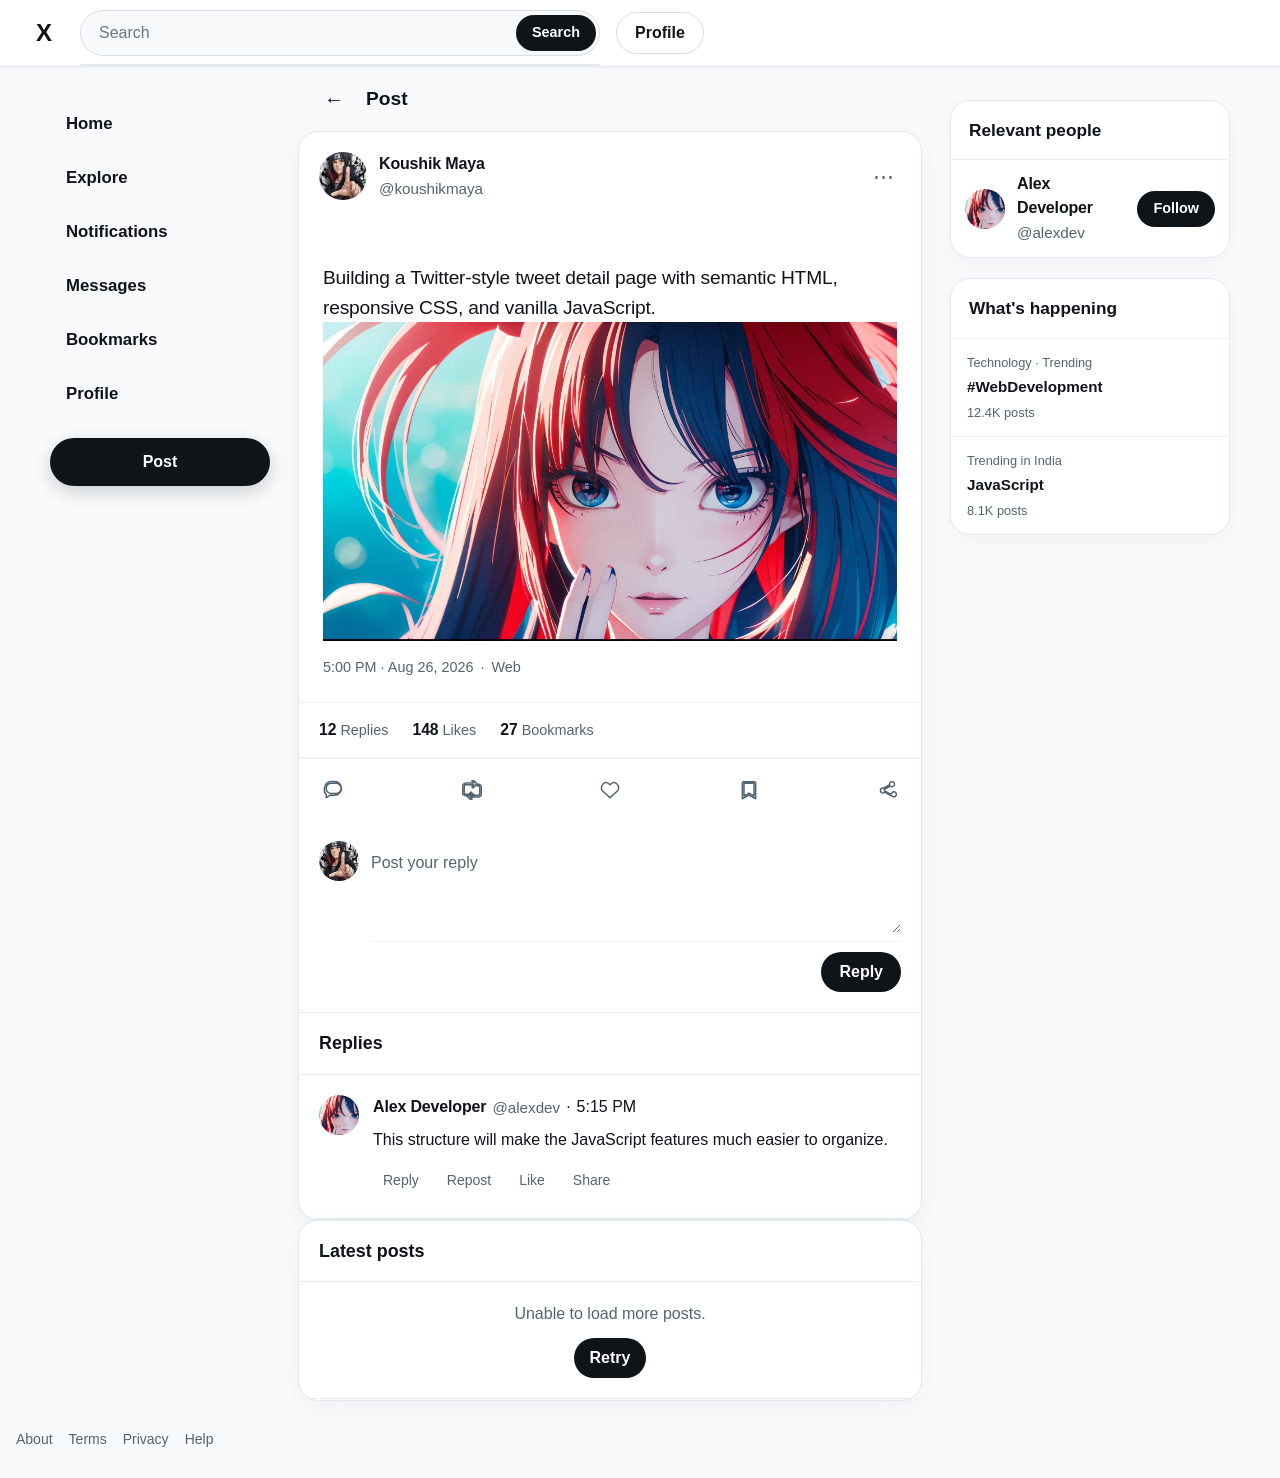
==== commit 133548ae: "chore: change of image" ====
--- a/index.html
+++ b/index.html
@@ -241,8 +241,8 @@
                         <!-- Tweet Media -->
                  <img
     class="lazy-image"
-    src="assets/images/image-placeholder.png"
-    data-src="assets/images/tweet-placeholder.jpg"
+    src="assets/images/mainimage.png"
+    data-src="assets/images/mainimage.png"
     alt="Tweet media showing the project interface"
 >
 
